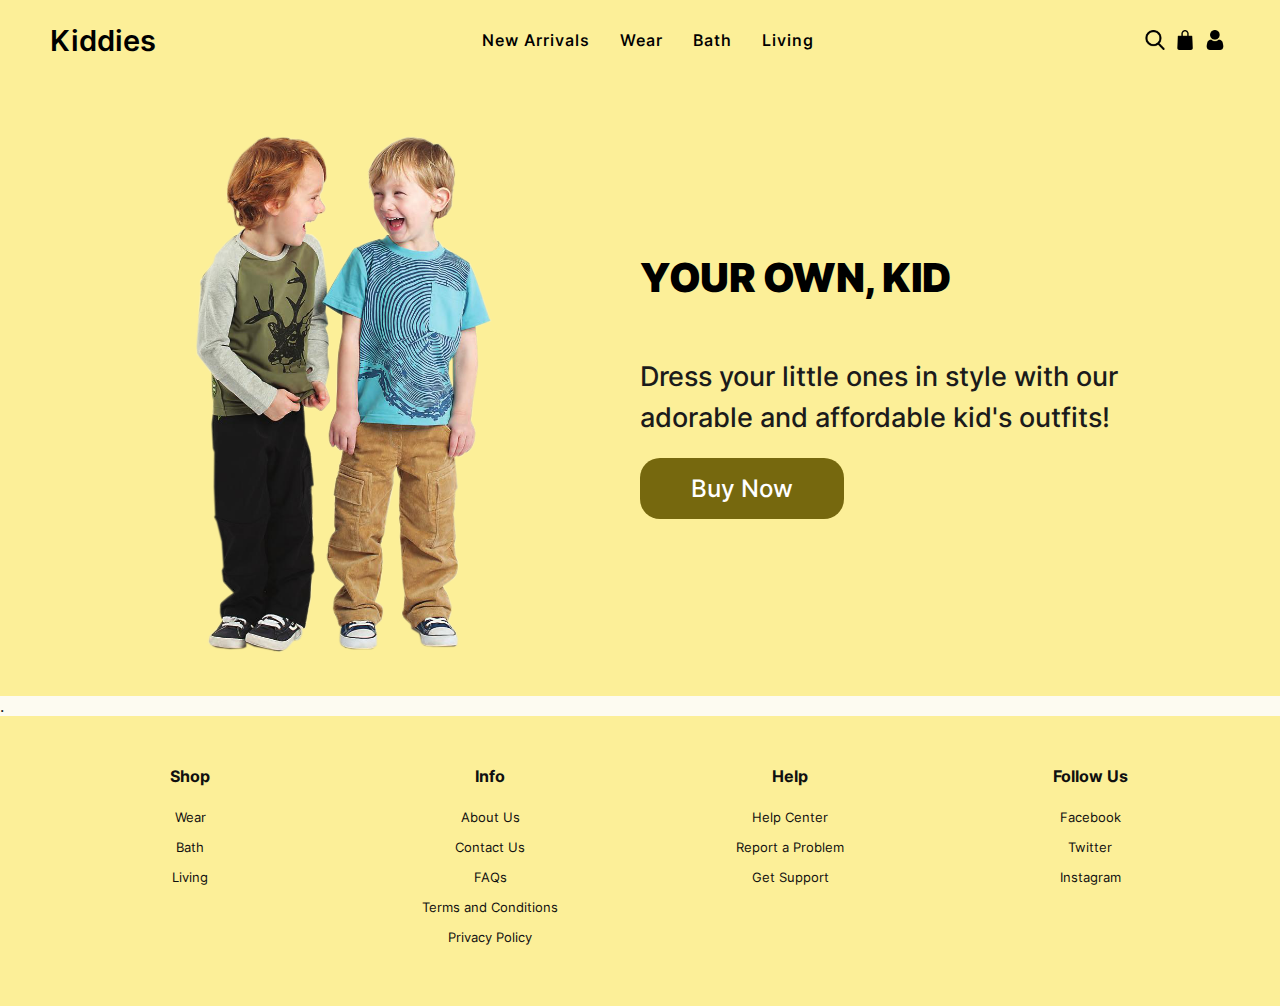
==== index.html @ d85514f9 "rename home to index" ====
<!DOCTYPE html>
<html lang="en" dir="ltr">
  <head>
    <meta charset="utf-8">
    <link rel="stylesheet" href="/style/style.css">
    <link rel="stylesheet" href="https://cdnjs.cloudflare.com/ajax/libs/font-awesome/5.15.2/css/all.min.css"/>
    <meta name="viewport" content="width=device-width, initial-scale=1.0">
  </head>
  <body>
    <div class="container">
      <input type="checkbox" id="click">
    <nav>
      <div class="logo"><a href="/home.html">Kiddies</a></div>
      <div class="search">
        <input type="text" placeholder="Search">
        <label for="search-cancel-click">
          <img src="/resource/home/img/reject.png" alt="" id="ico-search-cancel" onclick="serchdisable()" >
        </label>
      </div>
      <div class="ico-nav-mobile">
        <img src="/resource/home/img/bag.png" alt="">
        <label for="click" class="menu-btn">
          <i class="fa fa-bars"></i>
        </label>
      </div>
      <ul id="menu">
        <li><a href="#">New Arrivals</a></li>
        <li><a href="#">Wear</a></li>
        <li><a href="#">Bath</a></li>
        <li><a href="#">Living</a></li>
        <li class="ico-profile"><a href="#" >Profile</a></li>
        <li class="ico-profile"><input type="text" placeholder="Search"></li>
      </ul>
      <div class="ico-nav">
        <img src="/resource/home/img/search.png" alt="" onclick="serchenable()" id="ico-search">
        <img src="/resource/home/img/bag.png" alt="">
        <img src="/resource/home/img/user.png" alt="">
      </div>
    </nav>

    <div class="content">
      <section class="section-hero">
        <div class="hero">
          <div class="hero-img-box">
            <img src="/resource/home/img/kids.png" alt="Woman enjoying food, meals in storage container, and food bowls on a table" class="hero-img" />
          </div>
          <div class="hero-text-box">
            <h1 class="heading-primary">
              YOUR OWN, KID
            </h1>
            <p class="hero-description">
              Dress your little ones in style with our adorable and affordable kid's outfits!
            </p>
            <a href="#" class="buy-btn btn--fill">Buy Now
            </a>
          </div>
          
        </div>
      </section>
      <div>.</div>
     
     
    </div>

    <footer>
      <div class="f_container">
        <div class="footer-section">
          <h4>Shop</h4>
          <ul>
            <li><a href="#">Wear</a></li>
            <li><a href="#">Bath</a></li>
            <li><a href="#">Living</a></li>
          </ul>
        </div>
        <div class="footer-section">
          <h4>Info</h4>
          <ul>
            <li><a href="#">About Us</a></li>
            <li><a href="#">Contact Us</a></li>
            <li><a href="#">FAQs</a></li>
            <li><a href="#">Terms and Conditions</a></li>
            <li><a href="#">Privacy Policy</a></li>
          </ul>
        </div>
        <div class="footer-section">
          <h4>Help</h4>
          <ul>
            <li><a href="#">Help Center</a></li>
            <li><a href="#">Report a Problem</a></li>
            <li><a href="#">Get Support</a></li>
          </ul>
        </div>
        <div class="footer-section">
          <h4>Follow Us</h4>
          <ul>
            <li><a href="#">Facebook</a></li>
            <li><a href="#">Twitter</a></li>
            <li><a href="#">Instagram</a></li>
          </ul>
        </div>
      </div>
    </footer>
    
    
  </div>
    <script src="/resource/home/style.js"></script>
  </body>
</html>
---- style/style.css ----
@font-face {
  font-family: Inter;
  src: url(/style/Inter-VariableFont_slnt\,wght.ttf);
}
*{
  margin: 0;
  box-sizing: border-box;
  font-family: 'Inter';
} 
.container {
  display: flex;
  flex-direction: column;
  min-height: 100vh;
}


/* Nav */

nav{
  display: flex;
  height: 80px;
  width: 100%;
  background: transparent;
  align-items: center;
  justify-content:space-between;
  padding: 0 50px 0 50px;
  flex-wrap: wrap;
  background-color: #FCEF98;
}
nav .logo a{
  text-decoration: none;
  color: #000000;
  font-size: 1.8rem;
  font-weight: 600;
}
.menu{
  display: flex;
}
nav ul{
  display: flex;
  flex-wrap: wrap;
  list-style: none;
  padding-inline-start: 0;
}
nav ul li a{
  color: #000000;
  text-decoration: none;
  font-size: 1rem;
  font-weight: 550;
  padding: 8px 15px;
  border-radius: 5px;
  letter-spacing: 1px;
  transition: all 0.3s ease;
}
nav ul li a.active,
nav ul li a:hover{
  color: #111;
  font-size: 1.2rem;
}
nav .menu-btn{
  display: none;
}
nav .menu-btn i{
  color: black;
  font-size: 22px;
  cursor: pointer;
  display: none;
}

.ico-nav{
 display: flex;
 justify-content: space-between;
}

.ico-nav img{
  cursor: pointer;
  width: 20px;
  height: 20px;
  margin-left: 5px;
  margin-right: 5px;
  transition: 0.3s ease;
}
.ico-nav img:hover{
  width: 25px;
  height: 25px;
}
.ico-nav-mobile{
  display: none;
}
.search label img{
  display: flex;
  cursor: pointer;
  width: 20px;
  height: 20px;
  margin-left: 5px;
  margin-right: 5px;
  transition: 0.3s ease;

}
.search label img:hover{
  cursor: pointer;
  width: 25px;
  height: 25px;
  margin-left: 5px;
  margin-right: 5px;
}
.ico-profile {
  display: none;
 }
.search{
  display: none;
  justify-content: space-between;
  align-items: center;
  transition: 0.3s cubic-bezier(0.68, -0.55, 0.265, 1.55);
}
.search input{
  min-width: 300px;
  min-height: 30px;
  background-color: #FDFBF1;
  border-color: #000000;
  border-style: solid;
  border-width: 2px;
  border-radius: 5px;
  Transition: all 0.3s ease;
}
.ico-nav-mobile img{
  cursor: pointer;
  width: 20px;
  height: 20px;
  margin-left: 5px;
  margin-right: 5px;
  Transition: all 0.3s ease;
}
.ico-nav-mobile img:hover{
  width: 25px;
  height: 25px;
}
#click {
  display: none;
}

@media (max-width: 1000px){
  nav{
    padding: 0 30px 0 30px;
  }
}
@media (max-width: 800px) {
  .search{
    display: none;
  }
  .ico-nav{
    display: none;
   }
  .ico-nav-mobile{
    display: flex;
    justify-content: space-between;
   }
   .ico-profile {
    display: block;
   }
   .ico-profile input{
    min-height: 50px;
    align-items: center;
    width: auto;
    background-color: #FCEF98;
    border-color: #000000;
    border-style: solid;
    border-width: 2px;
    border-radius: 2px;
    Transition: all 0.3s ease;
   }
  nav .ico-nav-mobile .menu-btn{
    margin-left: 8px;
    display: block;

  }

  #click:checked ~ nav{
   background-color: #FCEF98;
  }
  nav .ico-nav-mobile .menu-btn i{
    display: block;
    transition: all 0.3s ease;
  }
  #click:checked ~ nav .menu-btn i:before{
    content: "\f00d";
  }
 
  nav ul{
    position: fixed;
    top: 80px;
    left: -100%;
    background: #FCEF98;
    height: 100vh;
    width: 100%;
    text-align: center;
    align-items: center;
    display: block;
    transition: all 0.3s ease;
  }
  #click:checked ~ nav ul{
    background-color: #FCEF98;
    left: 0;
  }
  nav ul li{
    width: 100%;
    margin: 40px 0;
  }
  nav ul li a{
    width: 100%;
    margin-left: -100%;
    display: block;
    font-size: 1rem;
    transition: 0.3s cubic-bezier(0.68, -0.55, 0.265, 1.55);
  }
  #click:checked ~ nav ul li a{
    margin-left: 0px;
  }
  nav ul li a.active,
  nav ul li a:hover{
    background: none;
    font-size: 1.2rem;
  }
}

/* Nav */

/* Content */
.content{
  width: 100%;
  color: #1b1b1b;
  background-color: #FDFBF1;
  flex: 1;
}

/*hero*/
.section-hero {
  background-color: #FCEF98;
  padding: 2rem 0 2rem 0;
}

.hero {

  max-width: 130rem;
  display: grid;
  grid-template-columns: 1fr 1fr;
  padding: 0 3rem;
  margin: 0 auto;
  align-items: center;
}

.heading-primary {
  font-size: 2.5rem;
  color: rgb(0, 0, 0);
  font-weight: 900;
  letter-spacing: -0.5px;
  line-height: 1.05;
  margin-bottom: 3.6rem;
  text-align: left;
}

.hero-description {
  font-size: 1.7rem;
  line-height: 1.5;
  margin-bottom: 1.2rem;
  text-align: left;
  font-weight: 500;
}

.hero-img {
  width: 80%;
  height: auto;
}
.hero-img-box{
  display: flex;
  justify-content: center;
}
.buy-btn {
  display: inline-block;
  font-size: 1.5rem;
  font-weight: 500;
  font-family: inherit;
  border: none;
  cursor: pointer;
  /* margin-top: 4.8rem; */
  padding: 1rem 3.2rem;
  text-decoration: none;
  border-radius: 20px;
  transition: background-color 500ms;
}

.btn--fill:link,
.btn--fill:visited {
  background-color: #76680E;
  color: #fff;
}

.btn--fill:hover,
.btn--fill:active {
  background-color: #9c903f;
  text-decoration: underline;
}
@media only screen and (max-width: 1080px) {
  .heading-primary {font-size: 1.9rem;}
  .hero-description {font-size: 1.4rem;}
  .buy-btn {
      font-size: 1rem;
      padding: 0.5rem 2.2rem;
    }
}

@media only screen and (max-width: 800px) {
  .heading-primary {font-size: 1.5rem;}
  .hero-description {font-size: 1rem;}
  .buy-btn {
      font-size: 1rem;
      padding: 0.5rem 2.2rem;
    }
}


/* Content */

/* Footer */
footer {
  background-color: #FCEF98;
  color: rgb(16, 16, 16);
  padding: 50px 0;
}

.f_container {
  display: flex;
  justify-content: space-between;
  max-width: 1200px;
  margin: 0 auto;
  flex-wrap: wrap;
}

.footer-section {
  text-align: center;
  width: 25%;
}

.footer-section h4 {
  margin-bottom: 20px;
  font-size: 1rem; 
}

.footer-section ul {
  list-style: none;
  padding: 0;
  margin: 0;
}

.footer-section ul li {
  margin-bottom: 10px;
}

.footer-section ul li a {
  color: rgb(16, 16, 16);
  text-decoration: none;
  font-size: 0.8rem;
}

/* 2 row */
@media only screen and (max-width: 800px) {
  .footer-section {
    width: 50%;
  }

  .footer-section h4 {
    font-size: 0.8rem;
  }
  .footer-section ul li a {
    font-size: 0.6rem;
  }

}

/* 1 row 
@media only screen and (max-width: 767px) {
  .footer-section {
    width: 100%;
    margin-bottom: 20px;
  }
}*/

/* Footer */
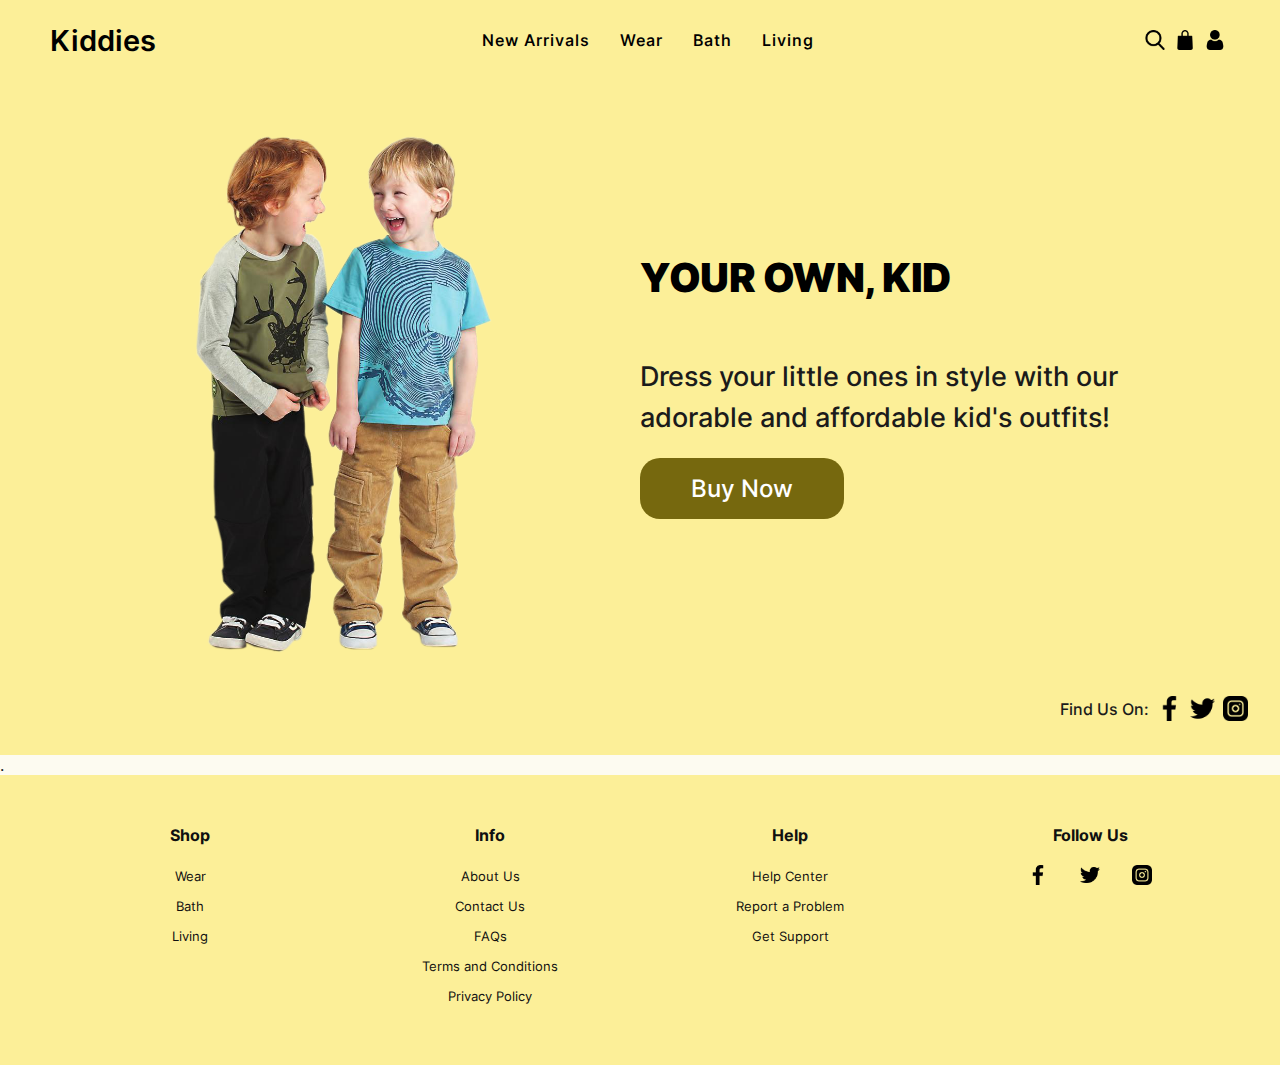
==== commit e2288731: "Merge pull request #1 from rungruch/palm" ====
--- a/index.html
+++ b/index.html
@@ -2,7 +2,7 @@
 <html lang="en" dir="ltr">
   <head>
     <meta charset="utf-8">
-    <link rel="stylesheet" href="/style/style.css">
+    <link rel="stylesheet" href="style/style.css">
     <link rel="stylesheet" href="https://cdnjs.cloudflare.com/ajax/libs/font-awesome/5.15.2/css/all.min.css"/>
     <meta name="viewport" content="width=device-width, initial-scale=1.0">
   </head>
@@ -10,15 +10,15 @@
     <div class="container">
       <input type="checkbox" id="click">
     <nav>
-      <div class="logo"><a href="/home.html">Kiddies</a></div>
+      <div class="logo"><a href="index.html">Kiddies</a></div>
       <div class="search">
         <input type="text" placeholder="Search">
         <label for="search-cancel-click">
-          <img src="/resource/home/img/reject.png" alt="" id="ico-search-cancel" onclick="serchdisable()" >
+          <img src="resource/home/img/reject.png" alt="" id="ico-search-cancel" onclick="serchdisable()" >
         </label>
       </div>
       <div class="ico-nav-mobile">
-        <img src="/resource/home/img/bag.png" alt="">
+        <img src="resource/home/img/bag.png" alt="">
         <label for="click" class="menu-btn">
           <i class="fa fa-bars"></i>
         </label>
@@ -32,9 +32,9 @@
         <li class="ico-profile"><input type="text" placeholder="Search"></li>
       </ul>
       <div class="ico-nav">
-        <img src="/resource/home/img/search.png" alt="" onclick="serchenable()" id="ico-search">
-        <img src="/resource/home/img/bag.png" alt="">
-        <img src="/resource/home/img/user.png" alt="">
+        <img src="resource/home/img/search.png" alt="" onclick="serchenable()" id="ico-search">
+        <img src="resource/home/img/bag.png" alt="">
+        <img src="resource/home/img/user.png" alt="">
       </div>
     </nav>
 
@@ -42,7 +42,7 @@
       <section class="section-hero">
         <div class="hero">
           <div class="hero-img-box">
-            <img src="/resource/home/img/kids.png" alt="Woman enjoying food, meals in storage container, and food bowls on a table" class="hero-img" />
+            <img src="resource/home/img/kids.png" alt="Woman enjoying food, meals in storage container, and food bowls on a table" class="hero-img" />
           </div>
           <div class="hero-text-box">
             <h1 class="heading-primary">
@@ -55,6 +55,14 @@
             </a>
           </div>
           
+        </div>
+        <div class="hero-contact">
+          <p>
+            Find Us On:
+          </p>
+          <a href=""><img src="resource/home/img/facebook.png" alt=""></a>
+          <a href=""><img src="resource/home/img/twitter.png" alt=""></a>
+          <a href=""><img src="resource/home/img/instagram.png" alt=""></a>
         </div>
       </section>
       <div>.</div>
@@ -92,10 +100,10 @@
         </div>
         <div class="footer-section">
           <h4>Follow Us</h4>
-          <ul>
-            <li><a href="#">Facebook</a></li>
-            <li><a href="#">Twitter</a></li>
-            <li><a href="#">Instagram</a></li>
+          <ul class="contact-footer">
+            <li><a href=""><img src="resource/home/img/facebook.png" alt=""></a></li>
+            <li><a href=""><img src="resource/home/img/twitter.png" alt=""></a></li>
+            <li><a href=""><img src="resource/home/img/instagram.png" alt=""></a></li>
           </ul>
         </div>
       </div>
@@ -103,6 +111,6 @@
     
     
   </div>
-    <script src="/resource/home/style.js"></script>
+    <script src="resource/home/style.js"></script>
   </body>
 </html>
--- a/style/style.css
+++ b/style/style.css
@@ -1,6 +1,6 @@
 @font-face {
   font-family: Inter;
-  src: url(/style/Inter-VariableFont_slnt\,wght.ttf);
+  src: url(../style/inter.ttf);
 }
 *{
   margin: 0;
@@ -116,12 +116,13 @@
 .search input{
   min-width: 300px;
   min-height: 30px;
-  background-color: #FDFBF1;
+  background-color: transparent;
   border-color: #000000;
   border-style: solid;
   border-width: 2px;
   border-radius: 5px;
   Transition: all 0.3s ease;
+  outline: none;
 }
 .ico-nav-mobile img{
   cursor: pointer;
@@ -166,8 +167,9 @@
     border-color: #000000;
     border-style: solid;
     border-width: 2px;
-    border-radius: 2px;
+    border-radius: 5px;
     Transition: all 0.3s ease;
+    outline: none;
    }
   nav .ico-nav-mobile .menu-btn{
     margin-left: 8px;
@@ -286,19 +288,41 @@
   padding: 1rem 3.2rem;
   text-decoration: none;
   border-radius: 20px;
-  transition: background-color 500ms;
+  transition: all background-color 500ms;
 }
 
 .btn--fill:link,
 .btn--fill:visited {
   background-color: #76680E;
   color: #fff;
+  text-decoration: none;
 }
 
 .btn--fill:hover,
 .btn--fill:active {
   background-color: #9c903f;
   text-decoration: underline;
+  text-decoration: none;
+}
+.hero-contact{
+  display: flex;
+  flex-wrap: wrap-reverse;
+  justify-content: flex-end;
+  align-items: center;
+  margin-top: 2rem;
+  margin-bottom: 0.1rem;
+  margin-right: 2rem;
+  gap: 0.5rem;
+}
+
+.hero-contact p{
+  font-size: 1rem;
+  font-weight: 500;
+
+}
+.hero-contact a img{
+  height: 25px;
+  display: block;
 }
 @media only screen and (max-width: 1080px) {
   .heading-primary {font-size: 1.9rem;}
@@ -316,8 +340,22 @@
       font-size: 1rem;
       padding: 0.5rem 2.2rem;
     }
-}
-
+
+    .hero{
+      grid-template-columns: 1fr;
+      row-gap: 2rem;
+    }
+    .hero-img{
+      width: 60%;
+    }
+    .heading-primary {
+      margin-bottom: 1.5rem ;
+    }
+    .hero-contact a img{
+      height: 20px;
+      display: block;
+    }
+}
 
 /* Content */
 
@@ -362,17 +400,28 @@
   font-size: 0.8rem;
 }
 
+.footer-section ul li a img {
+  width: 20px;
+}
+
+.contact-footer {
+  display: flex;
+  justify-content: space-between;
+  justify-content: center;
+  gap: 2rem;
+}
 /* 2 row */
 @media only screen and (max-width: 800px) {
   .footer-section {
     width: 50%;
+    margin-bottom: 1rem;
   }
 
   .footer-section h4 {
     font-size: 0.8rem;
   }
   .footer-section ul li a {
-    font-size: 0.6rem;
+    font-size: 0.7rem;
   }
 
 }
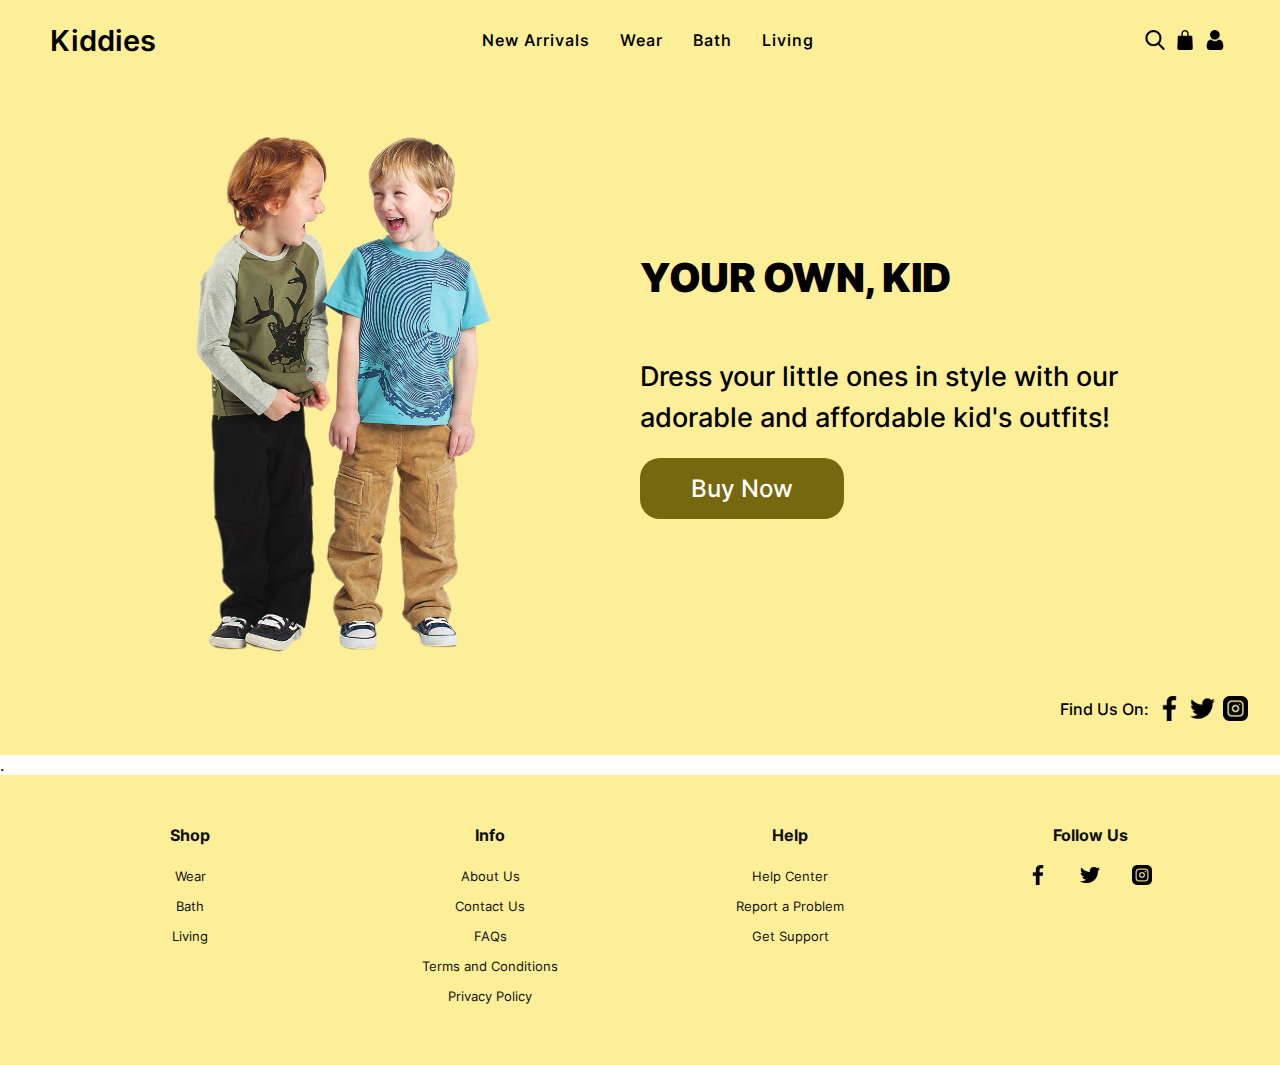
==== commit f65d45b7: "Update index.html" ====
--- a/index.html
+++ b/index.html
@@ -9,7 +9,7 @@
   <body>
     <div class="container">
       <input type="checkbox" id="click">
-    <nav>
+    <nav class="nav-hero">
       <div class="logo"><a href="index.html">Kiddies</a></div>
       <div class="search">
         <input type="text" placeholder="Search">
@@ -24,7 +24,7 @@
         </label>
       </div>
       <ul id="menu">
-        <li><a href="#">New Arrivals</a></li>
+        <li><a href="new.html">New Arrivals</a></li>
         <li><a href="#">Wear</a></li>
         <li><a href="#">Bath</a></li>
         <li><a href="#">Living</a></li>
@@ -38,7 +38,7 @@
       </div>
     </nav>
 
-    <div class="content">
+    <div class="content-index">
       <section class="section-hero">
         <div class="hero">
           <div class="hero-img-box">
@@ -51,7 +51,7 @@
             <p class="hero-description">
               Dress your little ones in style with our adorable and affordable kid's outfits!
             </p>
-            <a href="#" class="buy-btn btn--fill">Buy Now
+            <a href="new.html" class="buy-btn btn--fill">Buy Now
             </a>
           </div>
           
@@ -111,6 +111,6 @@
     
     
   </div>
-    <script src="resource/home/style.js"></script>
+  <script src="style/style.js"></script>
   </body>
 </html>
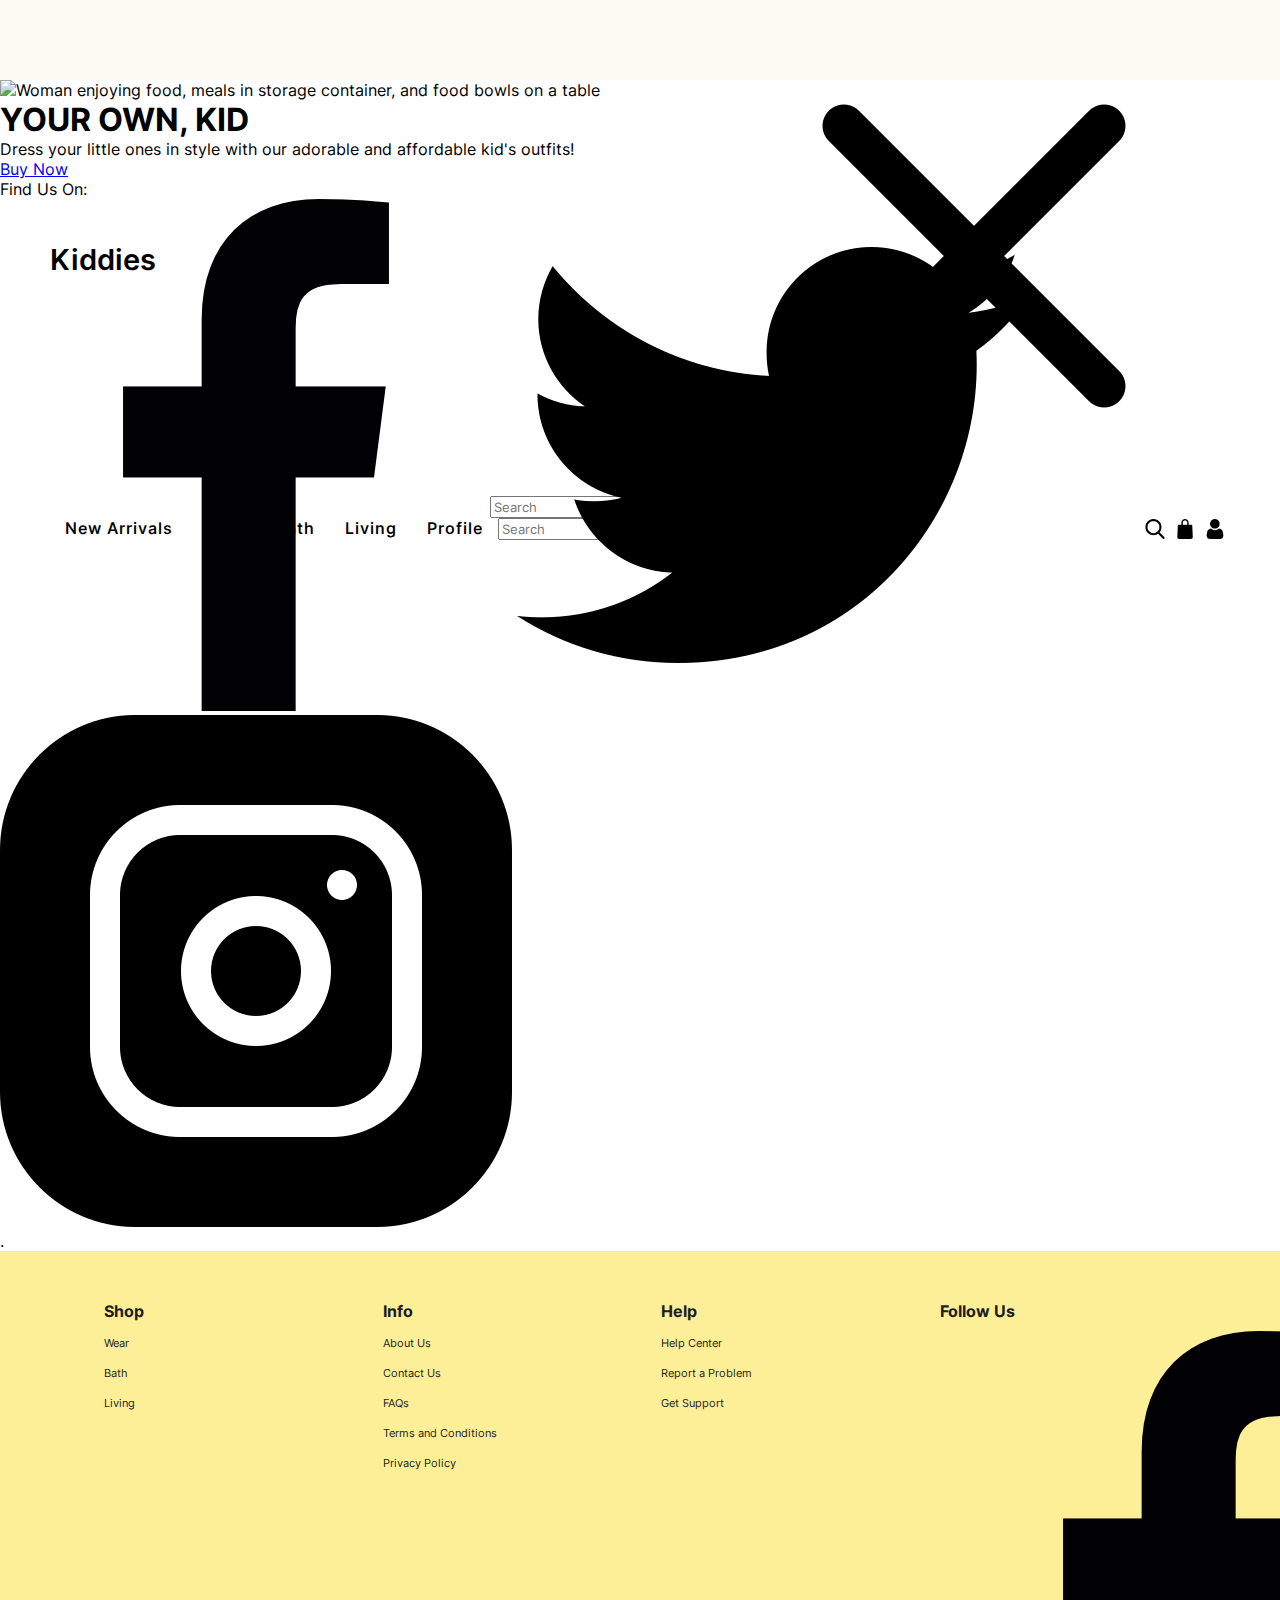
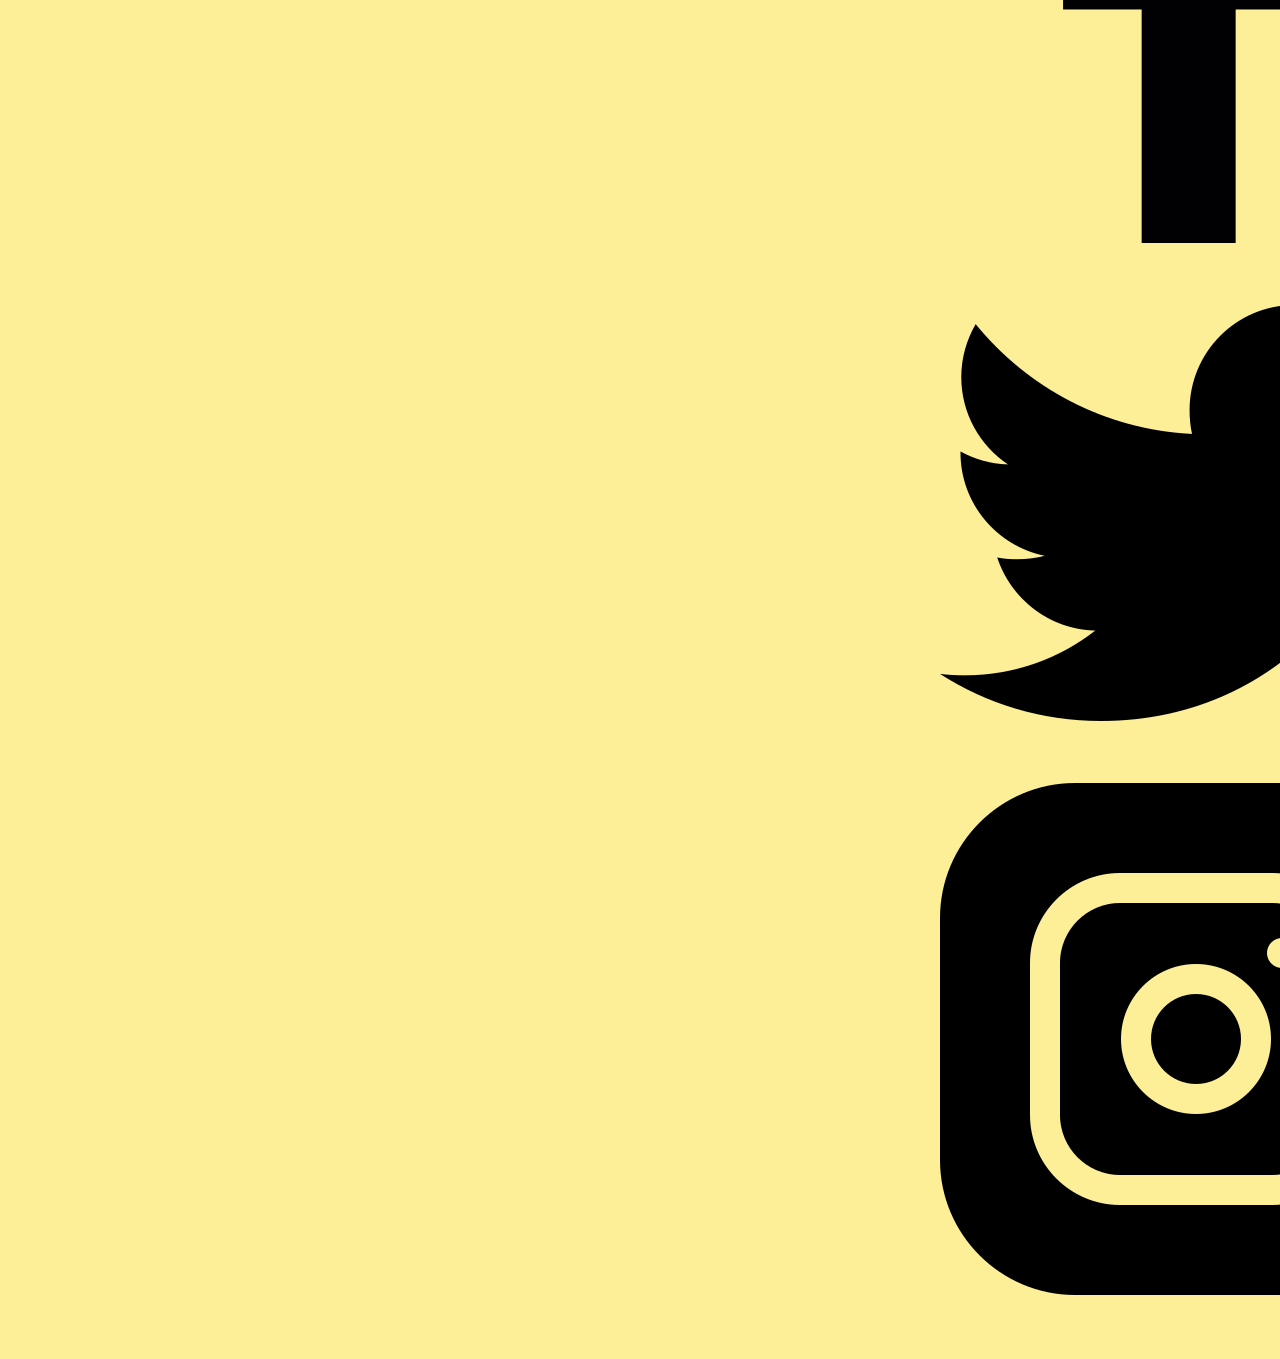
==== commit f877ecdc: "directory update" ====
--- a/index.html
+++ b/index.html
@@ -14,11 +14,11 @@
       <div class="search">
         <input type="text" placeholder="Search">
         <label for="search-cancel-click">
-          <img src="resource/home/img/reject.png" alt="" id="ico-search-cancel" onclick="serchdisable()" >
+          <img src="resource/img/reject.png" alt="" id="ico-search-cancel" onclick="serchdisable()" >
         </label>
       </div>
       <div class="ico-nav-mobile">
-        <img src="resource/home/img/bag.png" alt="">
+        <img src="resource/img/bag.png" alt="">
         <label for="click" class="menu-btn">
           <i class="fa fa-bars"></i>
         </label>
@@ -32,9 +32,9 @@
         <li class="ico-profile"><input type="text" placeholder="Search"></li>
       </ul>
       <div class="ico-nav">
-        <img src="resource/home/img/search.png" alt="" onclick="serchenable()" id="ico-search">
-        <img src="resource/home/img/bag.png" alt="">
-        <img src="resource/home/img/user.png" alt="">
+        <img src="resource/img/search.png" alt="" onclick="serchenable()" id="ico-search">
+        <img src="resource/img/bag.png" alt="">
+        <img src="resource/img/user.png" alt="">
       </div>
     </nav>
 
@@ -60,9 +60,9 @@
           <p>
             Find Us On:
           </p>
-          <a href=""><img src="resource/home/img/facebook.png" alt=""></a>
-          <a href=""><img src="resource/home/img/twitter.png" alt=""></a>
-          <a href=""><img src="resource/home/img/instagram.png" alt=""></a>
+          <a href=""><img src="resource/img/facebook.png" alt=""></a>
+          <a href=""><img src="resource/img/twitter.png" alt=""></a>
+          <a href=""><img src="resource/img/instagram.png" alt=""></a>
         </div>
       </section>
       <div>.</div>
@@ -101,9 +101,9 @@
         <div class="footer-section">
           <h4>Follow Us</h4>
           <ul class="contact-footer">
-            <li><a href=""><img src="resource/home/img/facebook.png" alt=""></a></li>
-            <li><a href=""><img src="resource/home/img/twitter.png" alt=""></a></li>
-            <li><a href=""><img src="resource/home/img/instagram.png" alt=""></a></li>
+            <li><a href=""><img src="resource/img/facebook.png" alt=""></a></li>
+            <li><a href=""><img src="resource/img/twitter.png" alt=""></a></li>
+            <li><a href=""><img src="resource/img/instagram.png" alt=""></a></li>
           </ul>
         </div>
       </div>
--- a/style/style.css
+++ b/style/style.css
@@ -1,6 +1,6 @@
 @font-face {
   font-family: Inter;
-  src: url(../style/inter.ttf);
+  src: url(/style/Inter-VariableFont_slnt\,wght.ttf);
 }
 *{
   margin: 0;
@@ -15,7 +15,6 @@
 
 
 /* Nav */
-
 nav{
   display: flex;
   height: 80px;
@@ -25,16 +24,13 @@
   justify-content:space-between;
   padding: 0 50px 0 50px;
   flex-wrap: wrap;
-  background-color: #FCEF98;
+  background-color: #FDFBF1;
 }
 nav .logo a{
   text-decoration: none;
   color: #000000;
   font-size: 1.8rem;
   font-weight: 600;
-}
-.menu{
-  display: flex;
 }
 nav ul{
   display: flex;
@@ -78,51 +74,9 @@
   height: 20px;
   margin-left: 5px;
   margin-right: 5px;
-  transition: 0.3s ease;
-}
-.ico-nav img:hover{
-  width: 25px;
-  height: 25px;
 }
 .ico-nav-mobile{
   display: none;
-}
-.search label img{
-  display: flex;
-  cursor: pointer;
-  width: 20px;
-  height: 20px;
-  margin-left: 5px;
-  margin-right: 5px;
-  transition: 0.3s ease;
-
-}
-.search label img:hover{
-  cursor: pointer;
-  width: 25px;
-  height: 25px;
-  margin-left: 5px;
-  margin-right: 5px;
-}
-.ico-profile {
-  display: none;
- }
-.search{
-  display: none;
-  justify-content: space-between;
-  align-items: center;
-  transition: 0.3s cubic-bezier(0.68, -0.55, 0.265, 1.55);
-}
-.search input{
-  min-width: 300px;
-  min-height: 30px;
-  background-color: transparent;
-  border-color: #000000;
-  border-style: solid;
-  border-width: 2px;
-  border-radius: 5px;
-  Transition: all 0.3s ease;
-  outline: none;
 }
 .ico-nav-mobile img{
   cursor: pointer;
@@ -130,25 +84,19 @@
   height: 20px;
   margin-left: 5px;
   margin-right: 5px;
-  Transition: all 0.3s ease;
-}
-.ico-nav-mobile img:hover{
-  width: 25px;
-  height: 25px;
-}
+}
+#ico-profile {
+  display: none;
+ }
 #click {
   display: none;
 }
-
 @media (max-width: 1000px){
   nav{
     padding: 0 30px 0 30px;
   }
 }
 @media (max-width: 800px) {
-  .search{
-    display: none;
-  }
   .ico-nav{
     display: none;
    }
@@ -156,33 +104,18 @@
     display: flex;
     justify-content: space-between;
    }
-   .ico-profile {
+   #ico-profile {
     display: block;
-   }
-   .ico-profile input{
-    min-height: 50px;
-    align-items: center;
-    width: auto;
-    background-color: #FCEF98;
-    border-color: #000000;
-    border-style: solid;
-    border-width: 2px;
-    border-radius: 5px;
-    Transition: all 0.3s ease;
-    outline: none;
    }
   nav .ico-nav-mobile .menu-btn{
     margin-left: 8px;
     display: block;
-
-  }
-
+  }
   #click:checked ~ nav{
    background-color: #FCEF98;
   }
   nav .ico-nav-mobile .menu-btn i{
     display: block;
-    transition: all 0.3s ease;
   }
   #click:checked ~ nav .menu-btn i:before{
     content: "\f00d";
@@ -196,7 +129,6 @@
     height: 100vh;
     width: 100%;
     text-align: center;
-    align-items: center;
     display: block;
     transition: all 0.3s ease;
   }
@@ -229,159 +161,531 @@
 
 /* Content */
 .content{
-  width: 100%;
+  text-align: left;
+  width: 100%;
+  padding: 0 30px;
   color: #1b1b1b;
   background-color: #FDFBF1;
   flex: 1;
-}
-
-/*hero*/
-.section-hero {
-  background-color: #FCEF98;
-  padding: 2rem 0 2rem 0;
-}
-
-.hero {
-
-  max-width: 130rem;
+  
+}
+.content div{
+  font-size: 1.5rem;
+  font-weight: 700;
+}
+.topic a{
+  font-size: 2vw;
+}
+main {
+  display: flex;
+  background-color: #FDFBF1;
+  /* border: solid; */
+  padding-bottom: 5%;
+}
+.text {
+  margin-top: 2rem;
+  margin-left: 2rem;
+}
+.box1 {
+  margin-top: 2rem;
+  margin-left: 2rem;
+  display: flex;
+  flex-direction: column;
+  gap: 10px;
+}
+.item {
+  width: 100px;
+  height: 120px;
+  /* border: solid; */
+  border-radius: 15;
+}
+.item1 img{
+  width: 100%;
+  height: 100%;
+  border: solid 1px;
+  border-color: rgb(177, 171, 169);
+  border-radius: 15%;
+}
+.item2 img{
+  width: 100%;
+  height: 100%;
+  border: solid 1px;
+  border-color: rgb(177, 171, 169);
+  border-radius: 15%;
+}
+.item3 img{
+  width: 100%;
+  height: 100%;
+  border: solid 1px;
+  border-color: rgb(177, 171, 169);
+  border-radius: 15%;
+}
+.item4 img{
+  width: 100%;
+  height: 100%;
+  border: solid 1px;
+  border-color: rgb(177, 171, 169);
+  border-radius: 15%;
+}
+.box2 {
+  display: flex;
+  flex: 1 50% 45%;
+  height: 600px;
+  /* border: solid; */
+  border-radius: 15;
+  margin-top: 2rem;
+  margin-left: 5rem;
+}
+.box2 img{
+  width: 100%;
+  height: 100%;
+  border: solid 1px;
+  border-color: rgb(177, 171, 169);
+  border-radius: 5%;
+}
+.box3 {
+  margin-top: 2rem;
+  margin-left: 8rem;
+  display: flex;
+  /* border: solid; */
+  flex-direction: column;
+  gap: 20px;
+}
+.photo {
+  display: flex;
+}
+.bt {
+  display: flex;
+  gap: 20px;
+  /* border: solid; */
+}
+.photo{
+  /* border: solid; */
+  display: flex;
+  height: 100px;
+}
+.photo1{
+  border: grid;
+  width: 80px;
+}
+.photo1 img{
+  width: 100%;
+  height: 100%;
+  border: solid 1px;
+  border-color: rgb(177, 171, 169);
+  border-radius: 15%;
+}
+.b1{
+  width: 10%;
+  border: solid 1px #76680E;;
+  border-radius: 15px;
+  text-align: center;
+}
+.b2{
+  width: 10%;
+  border: solid 1px #76680E;;
+  border-radius: 15px;
+  text-align: center;
+}
+.b3{
+  width: 20%;
+  background-color: #76680E;
+  border: solid 1px #76680E;;
+  border-radius: 15px;
+  text-align: center;
+}
+.b3 a {
+  color: white;
+  /* padding: 8px 16px; */
+  /* border: solid; */
+  border-radius: 15;
+}
+@media (max-width: 1200px){
+  .box2 {
+    /* border: solid; */
+    width: 70%;
+    height: auto;
+  }
+  .b1{
+    width: 20%;
+  }
+  .b2{
+    width: 20%;
+  }
+  .b3{
+    width: 40%;
+  }
+}
+@media (max-width: 950px) {
+  main{
+    flex-wrap: wrap;
+  }
+  .box1{
+    flex-direction: row;
+    margin-left: 8rem;
+    margin-right: 2rem;
+    flex-wrap: wrap;
+    order: 2;
+  }
+  .box2{
+    margin-right: 2rem;
+    order: 1;
+  }
+  .box3{
+    margin-right: 2rem;
+    order: 3;
+  }
+}
+@media (max-width: 610px) {
+  main{
+    display: inline-block;
+  }
+  .box1{
+    flex-direction: row;
+    margin-left: 5rem;
+    margin-right: 2rem;
+    flex-wrap: wrap;
+  }
+  .b1{
+    width: 20%;
+  }
+  .b2{
+    width: 20%;
+  }
+  .b3{
+    width: 40%;
+  }
+}
+@media (max-width: 550px) {
+  .box1{
+    display: grid;
+    grid-template-columns: auto auto;
+    justify-content: center;
+    margin-right: 5rem;
+  }
+}
+ @media (max-width: 300px) {
+  .box2{
+    height: 400px;
+  }
+ }
+
+
+/* .information{
+  margin-top: 1%;
+  display: flex;
+  height: 700px;
+  padding-bottom: 1%;
+}
+.item1{
+ width: 6%;
+ height: auto;
+ display: flex;
+ flex-direction: column;
+ gap: 10px;
+}
+.picture{
+  width: 100%;
+  height: 130px;
+  background-color: rgb(252, 246, 246);
+  border: solid 1px;
+  border-color: rgb(177, 171, 169);
+  border-radius: 15%;
+}
+.picture img{
+  width: 100%;
+  height: auto;
+  border-radius: 15%;
+}
+.item2{
+  width: auto;
+  height: auto;
+  margin-left: 5%;
+}
+.mainImg{
+  width: 100%;
+  height: auto;
+  background-color: rgb(252, 246, 246);
+  border-style: inset;
+  border: solid 1px;
+  border-color: rgb(177, 171, 169);
+  border-radius: 7%;
+}
+.mainImg img{
+  width: 100%;
+  height: auto;
+  border-radius: 15%;
+}
+.item3{
+  margin-left: 3%;
+  width: auto;
+}
+.item3 h6{
+  font-size: 2vw;
+}
+.item3 a{
+  font-size: 2vw;
+}
+.line{
+  margin-top: 3%;
+  width: 90%;
+  border: thin solid rgb(177, 171, 169);
+}
+.line1{
+  width: 60%;
+  border: thin solid rgb(177, 171, 169);
+}
+.item3 p{
+  padding-top: 1%;
+  padding-bottom: 1%;
+  font-size: 2vw;
+}
+.color{
+  padding-top: 2%;
+  width: 27%;
+  height: 25%;
+  display: flex;
+  justify-content: space-between;
+  margin-bottom: 5%;
+}
+.otherColor{
+  width: 45%;
+  height: auto;
+  border-color: rgb(177, 171, 169);
+  border-radius: 15%;
+  justify-content: space-between;
+}
+.otherColor img{
+  width: 100%;
+  height: 100%;
+  border: solid 1px;
+  border-color: rgb(177, 171, 169);
+  border-radius: 15%;
+}
+.select{
+  width: 25%;
+  display: flex;
+}
+.selectSize{
   display: grid;
-  grid-template-columns: 1fr 1fr;
-  padding: 0 3rem;
-  margin: 0 auto;
-  align-items: center;
-}
-
-.heading-primary {
-  font-size: 2.5rem;
-  color: rgb(0, 0, 0);
-  font-weight: 900;
-  letter-spacing: -0.5px;
-  line-height: 1.05;
-  margin-bottom: 3.6rem;
-  text-align: left;
-}
-
-.hero-description {
-  font-size: 1.7rem;
-  line-height: 1.5;
-  margin-bottom: 1.2rem;
-  text-align: left;
-  font-weight: 500;
-}
-
-.hero-img {
-  width: 80%;
-  height: auto;
-}
-.hero-img-box{
-  display: flex;
-  justify-content: center;
-}
-.buy-btn {
-  display: inline-block;
-  font-size: 1.5rem;
-  font-weight: 500;
-  font-family: inherit;
-  border: none;
-  cursor: pointer;
-  /* margin-top: 4.8rem; */
-  padding: 1rem 3.2rem;
-  text-decoration: none;
-  border-radius: 20px;
-  transition: all background-color 500ms;
-}
-
-.btn--fill:link,
-.btn--fill:visited {
+  grid-template-columns: auto auto;
+  width: 100%;
+  justify-content: space-between;
+}
+.size{
+  width: 100px;
+  height: 30px;
+  border: solid 1px #76680E;;
+  border-radius: 15px;
+  text-align: center;
+}
+.add{
+  margin-top: 1%;
+  width: 25%;
+}
+.addItem{
+  margin-top: 10%;
+  width: 100%;
+  height: 30%;
   background-color: #76680E;
-  color: #fff;
-  text-decoration: none;
-}
-
-.btn--fill:hover,
-.btn--fill:active {
-  background-color: #9c903f;
-  text-decoration: underline;
-  text-decoration: none;
-}
-.hero-contact{
-  display: flex;
-  flex-wrap: wrap-reverse;
-  justify-content: flex-end;
-  align-items: center;
-  margin-top: 2rem;
-  margin-bottom: 0.1rem;
-  margin-right: 2rem;
-  gap: 0.5rem;
-}
-
-.hero-contact p{
-  font-size: 1rem;
-  font-weight: 500;
-
-}
-.hero-contact a img{
-  height: 25px;
-  display: block;
-}
-@media only screen and (max-width: 1080px) {
-  .heading-primary {font-size: 1.9rem;}
-  .hero-description {font-size: 1.4rem;}
-  .buy-btn {
-      font-size: 1rem;
-      padding: 0.5rem 2.2rem;
-    }
-}
-
-@media only screen and (max-width: 800px) {
-  .heading-primary {font-size: 1.5rem;}
-  .hero-description {font-size: 1rem;}
-  .buy-btn {
-      font-size: 1rem;
-      padding: 0.5rem 2.2rem;
-    }
-
-    .hero{
-      grid-template-columns: 1fr;
-      row-gap: 2rem;
-    }
-    .hero-img{
-      width: 60%;
-    }
-    .heading-primary {
-      margin-bottom: 1.5rem ;
-    }
-    .hero-contact a img{
-      height: 20px;
-      display: block;
-    }
-}
-
+  border: solid #76680E;;
+  border-radius: 15px;
+  text-align: center;
+  margin-bottom: 30%;
+}
+.addItem p{
+  color: white;
+  font-size: 2vw;
+}
+.angleDown{
+  padding-top: 1%;
+  margin-left: 40%;
+  width: 20px;
+  height: 30px;
+}
+.angleDown img{
+  width: 100%;
+  height: 100%;
+}
+.angleDown1{
+  padding-top: 1%;
+  margin-left: 44.5%;
+  width: 20px;
+  height: 30px;
+}
+.angleDown1 img{
+  width: 100%;
+  height: 100%;
+}
+.Defi{
+  display: flex;
+}
+@media (max-width:1600px){
+  .color{
+    width: 27%;
+    height: auto;
+  }
+  .picture{
+    width: 100px;
+    height: 130px;
+  }
+  .picture img{
+    width: 90px;
+    height: auto;
+  }
+}
+@media (max-width:1500px){
+  .color{
+    width: 27%;
+    height: auto;
+  }
+  .picture{
+    width: 100px;
+    height: 130px;
+  }
+  .picture img{
+    width: 100%;
+    height: 100%;
+  }
+}
+
+@media (max-width:1450px){
+  .picture{
+    width: 100px;
+    height: 126px;
+    display: flex;
+    flex-direction: row;
+    order: 2;
+  }
+  .picture img{
+    width: 100px;
+    height: 120px;
+  }
+  .mainImg img{
+    width: 300px;
+    height: 400px;
+    order: 1;
+  }
+  .information{
+    height: 650px;
+  }
+}
+
+@media (max-width:1300px){
+  .information{
+    height: 580px;
+  }
+}
+
+@media (max-width:1060px){
+  .mainImg{
+    order: 1;
+  }
+  .item1{
+    width: 100px;
+    height: 600px;
+    display: flex;
+  }
+  .picture{
+    width: 88px;
+    height: 120px;
+    display: flex;
+  }
+  .picture img{
+    width: 100%;
+    height: 100%;
+    order: 1;
+  }
+  .addItem {
+    width: 100px;
+    height: auto;
+  }
+  .Defi{
+    width: 300px;
+  }
+  .angleDown{
+    margin-left: 120px;
+  }
+  .angleDown1{
+    margin-left: 145px;
+  }
+  .line1{
+    width: 65%;
+  }
+  .item3{
+    width: 100%;
+    height: 100%;
+  }
+}
+
+@media (max-width:795px){
+  .information{
+    flex-wrap: wrap;
+    margin-bottom: 100%;
+  }
+  .item1 {
+    display: flex;
+    flex-direction: row;
+    width: 800px;
+    height: auto;
+    margin-bottom: 3%;
+    order: 2;
+    padding-left: 3%;
+  }
+  .item2 {
+    margin-bottom: 3%;
+    order: 1;
+  }
+  .item3 {
+    order: 3;
+  }
+  .line1{
+    width: 230px;
+  }
+  .angleDown img {
+    width: 19px;
+    height: 20px;
+  }
+  .angleDown1 img {
+    width: 19px;
+    height: 20px;
+    margin-left: 10px;
+  }
+  .addItem {
+    width: 200px;
+  }
+}
+@media (max-width:450){
+  
+} */
 /* Content */
 
 /* Footer */
 footer {
   background-color: #FCEF98;
-  color: rgb(16, 16, 16);
+  color: #1E1E1E;
   padding: 50px 0;
-}
-
-.f_container {
+  bottom: 0;
+  width: 100%;
+}
+
+footer .f_container {
   display: flex;
   justify-content: space-between;
   max-width: 1200px;
   margin: 0 auto;
-  flex-wrap: wrap;
+  flex-direction: row;
 }
 
 .footer-section {
-  text-align: center;
+  text-align: left;
   width: 25%;
+  margin-left: 5vw;
 }
 
 .footer-section h4 {
-  margin-bottom: 20px;
-  font-size: 1rem; 
+  margin-bottom: 10px;
+  font-size: 1rem;
 }
 
 .footer-section ul {
@@ -390,48 +694,14 @@
   margin: 0;
 }
 
-.footer-section ul li {
+.footer-section li {
   margin-bottom: 10px;
 }
 
-.footer-section ul li a {
-  color: rgb(16, 16, 16);
+.footer-section a {
+  color: #1E1E1E;
   text-decoration: none;
-  font-size: 0.8rem;
-}
-
-.footer-section ul li a img {
-  width: 20px;
-}
-
-.contact-footer {
-  display: flex;
-  justify-content: space-between;
-  justify-content: center;
-  gap: 2rem;
-}
-/* 2 row */
-@media only screen and (max-width: 800px) {
-  .footer-section {
-    width: 50%;
-    margin-bottom: 1rem;
-  }
-
-  .footer-section h4 {
-    font-size: 0.8rem;
-  }
-  .footer-section ul li a {
-    font-size: 0.7rem;
-  }
-
-}
-
-/* 1 row 
-@media only screen and (max-width: 767px) {
-  .footer-section {
-    width: 100%;
-    margin-bottom: 20px;
-  }
-}*/
-
+  font-size: 0.7rem;
+ 
+}
 /* Footer */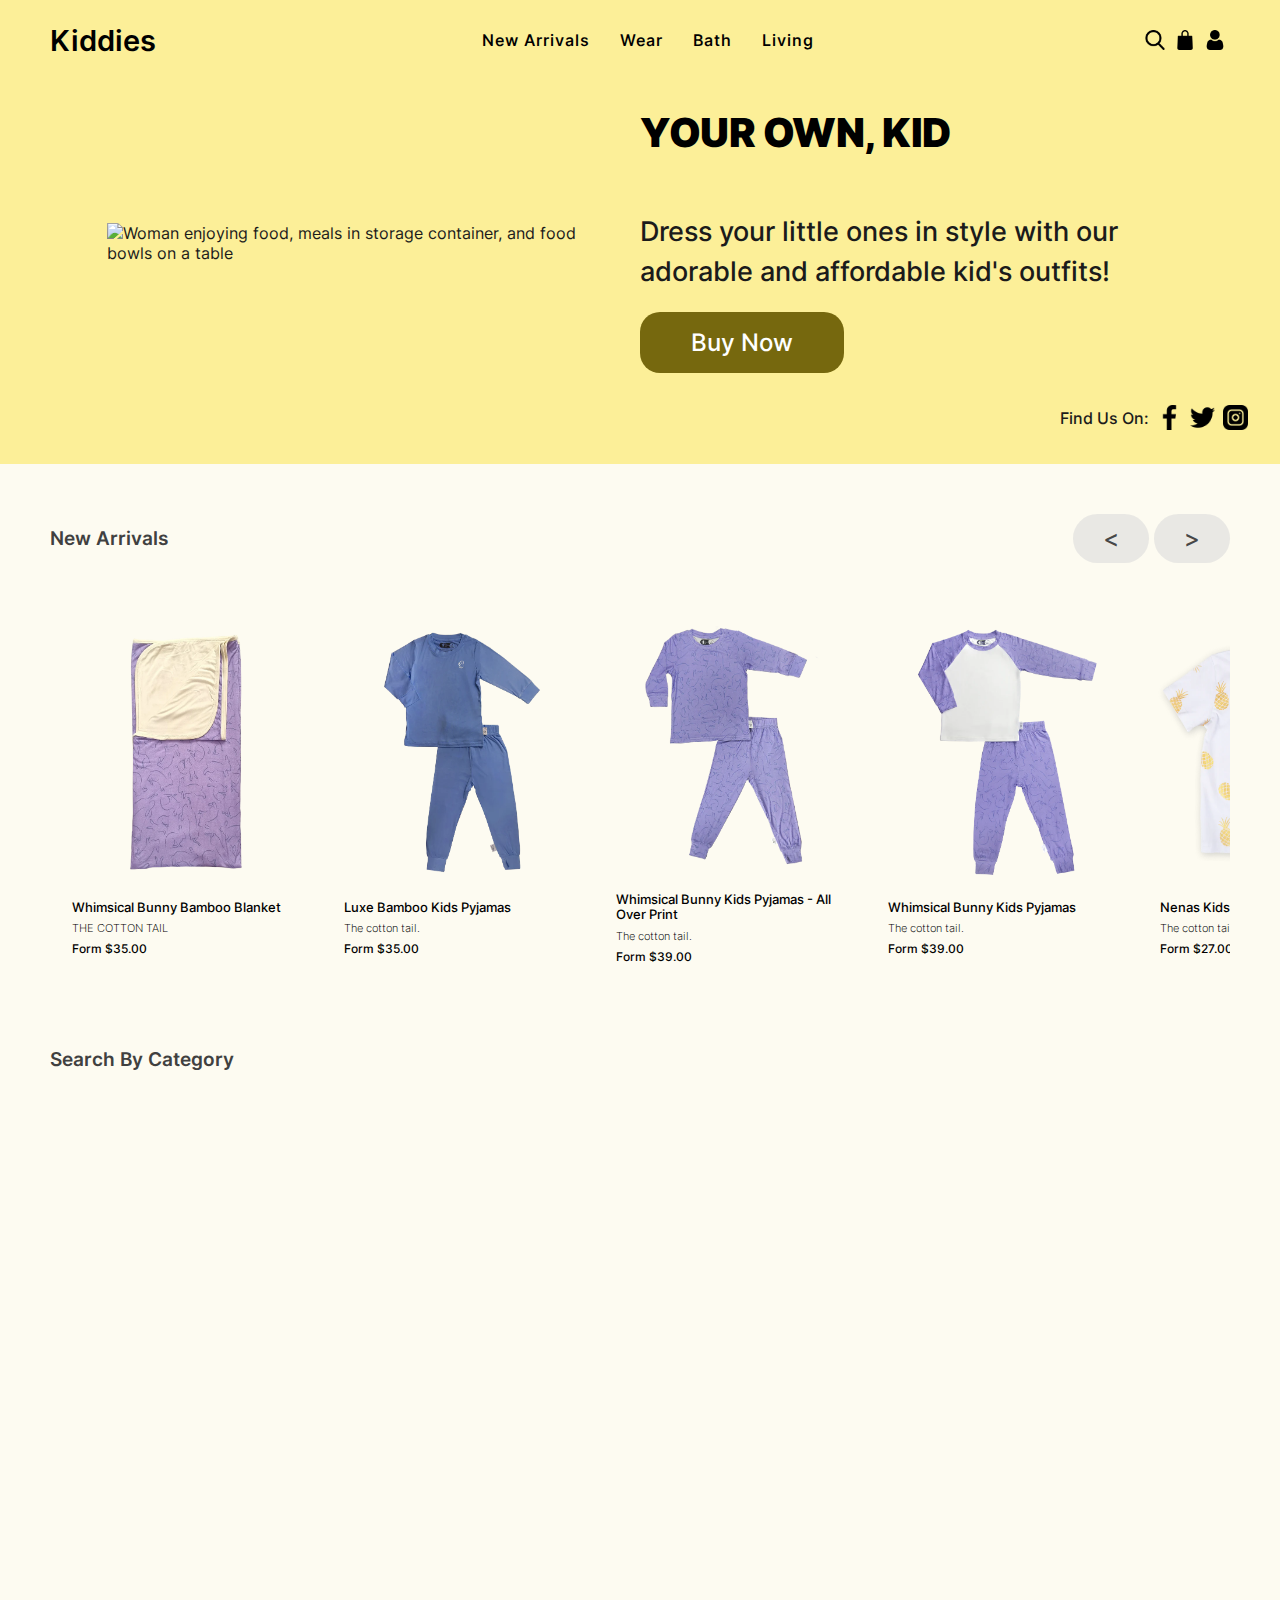
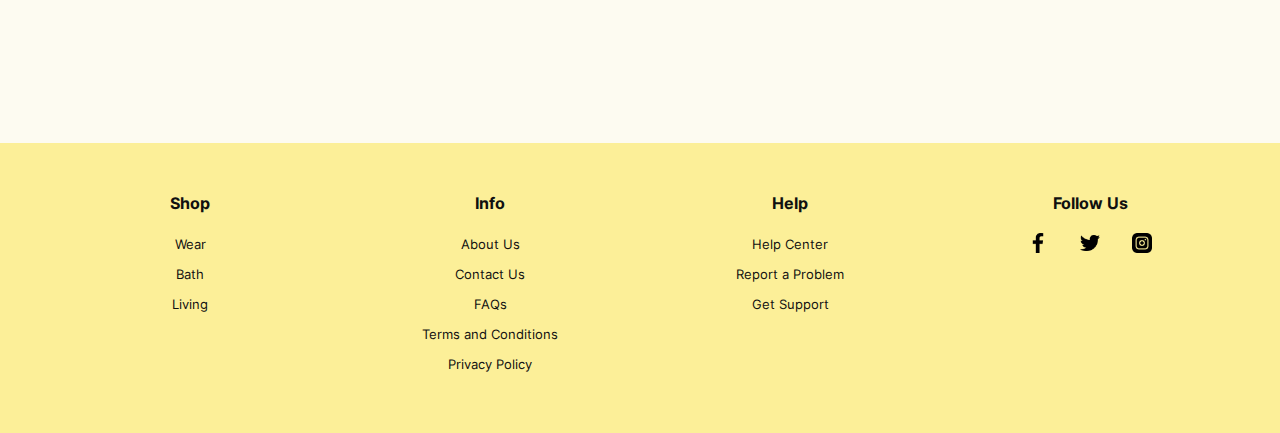
==== commit e99746cf: "hyperlink and Js fixes" ====
--- a/index.html
+++ b/index.html
@@ -42,7 +42,7 @@
       <section class="section-hero">
         <div class="hero">
           <div class="hero-img-box">
-            <img src="resource/home/img/kids.png" alt="Woman enjoying food, meals in storage container, and food bowls on a table" class="hero-img" />
+            <img src="resource/index/img/kids.png" alt="Woman enjoying food, meals in storage container, and food bowls on a table" class="hero-img" />
           </div>
           <div class="hero-text-box">
             <h1 class="heading-primary">
@@ -65,7 +65,134 @@
           <a href=""><img src="resource/img/instagram.png" alt=""></a>
         </div>
       </section>
-      <div>.</div>
+      <div class="container-index">
+        <div class="new-arrival-browse">
+          <div class="top-new-arrival-browse">
+            <h3>New Arrivals</h3>
+            <div class="new-arrval-scroll-btn">
+              <button id="slideLeft" type="button" onclick="index_scrollLeft()">&lt</button>
+              <button id="slideRight" type="button" onclick="index_scrollRight()">&gt</button>
+            </div>
+          </div>
+          <div class="browse-scrolling-wrapper" id="newarrval-browse-scrolling-wrapper">
+           
+            <a class="card" href="products/Whimsical-Bunny-Bamboo-Blanket.html">
+              <div class="mainimage">
+                <img src="resource/card/img/Blanket-Purplecopy.jpg">
+              </div>
+              <h4>Whimsical Bunny Bamboo Blanket</h4>
+              <div class="infoproduct">THE COTTON TAIL</div>
+              <div class="price">Form $35.00</div>     
+            </a>
+            <a class="card" href="#">
+              <div class="mainimage">
+              <img src="resource/card/img/KidsPyjamas2YBluecopy-3.png">
+              </div>
+              <h4>Luxe Bamboo Kids Pyjamas</h4>
+              <div class="infoproduct">The cotton tail.</div>
+              <div class="price">Form $35.00</div>
+           
+            </a>
+            <a class="card" href="#">
+              <div class="mainimage">
+              <img src="resource/card/img/KidsPyjamas2YPurplecopy-4_9651c843-cb1c-444a-ad5a-7de09e6c83a7.png">
+              </div>
+              <h4>Whimsical Bunny Kids Pyjamas - All Over Print</h4>
+              <div class="infoproduct">The cotton tail.</div>
+              <div class="price">Form $39.00</div>
+            </a>
+            
+            <a class="card" href="#">
+              <div class="mainimage">
+              <img src="resource/card/img/KidsPyjamasPrintedSleve2YPurple-1_b7011c9d-1867-4db7-a0e0-1290c751f648.png">
+              </div>
+              <h4>Whimsical Bunny Kids Pyjamas</h4>
+              <div class="infoproduct">The cotton tail.</div>
+              <div class="price">Form $39.00</div>
+
+            </a>
+            <a class="card" href="#">
+              <div class="mainimage">
+                <img src="resource/card/img/NenasKids-WhiteFront.png">
+              </div>
+              <h4>Nenas Kids Tshirt - White</h4>
+              <div class="infoproduct">The cotton tail.</div>
+              <div class="price">Form $27.00</div>       
+            </a>
+            <a class="card" href="#">
+              <div class="mainimage">
+                <img src="resource/card/img/Shorttall0-3mPurplecopy-7.png">
+              </div>
+              <h4>Whimsical Bunny Zip Shortall</h4>
+              <div class="infoproduct">The cotton tail.</div>
+              <div class="price">Form $35.00</div>      
+            </a>
+            <a class="card" href="#">
+              <div class="mainimage">
+                <img src="resource/card/img/Stella-Kids1-3Y.png">
+              </div>
+              <h4>Stella Galaxy Toddler Tshirt</h4>
+              <div class="infoproduct">The cotton tail.</div>
+              <div class="price">Form $29.00</div>    
+            </a>
+            <a class="card card-view-all" href="#"><h6>View All</h6></a>
+           
+          </div>
+        </div>
+        <div class="category-browse">
+        <h3>Search By Category</h3>
+        <div class="category-card">
+           <a href="#" class="category-card-element">
+              <div class="category-card-element-title">
+               TOP
+              </div>
+              <img src="resource/index/img/top.png" alt="">
+            </a>
+           <a href="#" class="category-card-element">
+            <div class="category-card-element-title">
+              OUTERWEAR
+             </div>
+             <img src="resource/index/img/outerwear.png" alt="">
+            </a>
+           <a href="#" class="category-card-element">
+            <div class="category-card-element-title">
+              SWEAT
+             </div>
+             <img src="resource/index/img/sweat.png" alt="">
+            </a>
+         <a href="#" class="category-card-element">
+          <div class="category-card-element-title">
+            DRESS
+           </div>
+           <img src="resource/index/img/dress.png" alt="">
+          </a>
+       <a href="#" class="category-card-element">
+        <div class="category-card-element-title">
+         SHORTS
+        </div>
+        <img src="resource/index/img/shorts.png" alt="">
+      </a>
+     <a href="#" class="category-card-element">
+      <div class="category-card-element-title">
+        PANTS
+       </div>
+       <img src="resource/index/img/pants.png" alt="">
+      </a>
+     <a href="#" class="category-card-element">
+      <div class="category-card-element-title">
+        BRA & BRATOP
+       </div>
+       <img src="resource/index/img/bra.png" alt="">
+      </a>
+   <a href="#" class="category-card-element">
+    <div class="category-card-element-title">
+      BRIEFS & BOXERS
+     </div>
+     <img src="resource/index/img/briefsandboxes.png" alt="">
+    </a>
+        </div>
+      </div>
+      </div>
      
      
     </div>
--- a/style/style.css
+++ b/style/style.css
@@ -1,707 +1,1248 @@
-@font-face {
-  font-family: Inter;
-  src: url(/style/Inter-VariableFont_slnt\,wght.ttf);
-}
-*{
-  margin: 0;
-  box-sizing: border-box;
-  font-family: 'Inter';
-} 
-.container {
-  display: flex;
-  flex-direction: column;
-  min-height: 100vh;
-}
-
-
-/* Nav */
-nav{
-  display: flex;
-  height: 80px;
-  width: 100%;
-  background: transparent;
-  align-items: center;
-  justify-content:space-between;
-  padding: 0 50px 0 50px;
-  flex-wrap: wrap;
-  background-color: #FDFBF1;
-}
-nav .logo a{
-  text-decoration: none;
-  color: #000000;
-  font-size: 1.8rem;
-  font-weight: 600;
-}
-nav ul{
-  display: flex;
-  flex-wrap: wrap;
-  list-style: none;
-  padding-inline-start: 0;
-}
-nav ul li a{
-  color: #000000;
-  text-decoration: none;
-  font-size: 1rem;
-  font-weight: 550;
-  padding: 8px 15px;
-  border-radius: 5px;
-  letter-spacing: 1px;
-  transition: all 0.3s ease;
-}
-nav ul li a.active,
-nav ul li a:hover{
-  color: #111;
-  font-size: 1.2rem;
-}
-nav .menu-btn{
-  display: none;
-}
-nav .menu-btn i{
-  color: black;
-  font-size: 22px;
-  cursor: pointer;
-  display: none;
-}
-
-.ico-nav{
- display: flex;
- justify-content: space-between;
-}
-
-.ico-nav img{
-  cursor: pointer;
-  width: 20px;
-  height: 20px;
-  margin-left: 5px;
-  margin-right: 5px;
-}
-.ico-nav-mobile{
-  display: none;
-}
-.ico-nav-mobile img{
-  cursor: pointer;
-  width: 20px;
-  height: 20px;
-  margin-left: 5px;
-  margin-right: 5px;
-}
-#ico-profile {
-  display: none;
- }
-#click {
-  display: none;
-}
-@media (max-width: 1000px){
-  nav{
-    padding: 0 30px 0 30px;
-  }
-}
-@media (max-width: 800px) {
-  .ico-nav{
-    display: none;
-   }
-  .ico-nav-mobile{
-    display: flex;
-    justify-content: space-between;
-   }
-   #ico-profile {
-    display: block;
-   }
-  nav .ico-nav-mobile .menu-btn{
-    margin-left: 8px;
-    display: block;
-  }
-  #click:checked ~ nav{
-   background-color: #FCEF98;
-  }
-  nav .ico-nav-mobile .menu-btn i{
-    display: block;
-  }
-  #click:checked ~ nav .menu-btn i:before{
-    content: "\f00d";
-  }
- 
-  nav ul{
-    position: fixed;
-    top: 80px;
-    left: -100%;
-    background: #FCEF98;
-    height: 100vh;
-    width: 100%;
-    text-align: center;
-    display: block;
-    transition: all 0.3s ease;
-  }
-  #click:checked ~ nav ul{
-    background-color: #FCEF98;
-    left: 0;
-  }
-  nav ul li{
-    width: 100%;
-    margin: 40px 0;
-  }
-  nav ul li a{
-    width: 100%;
-    margin-left: -100%;
-    display: block;
-    font-size: 1rem;
-    transition: 0.3s cubic-bezier(0.68, -0.55, 0.265, 1.55);
-  }
-  #click:checked ~ nav ul li a{
-    margin-left: 0px;
-  }
-  nav ul li a.active,
-  nav ul li a:hover{
-    background: none;
-    font-size: 1.2rem;
-  }
-}
-
-/* Nav */
-
-/* Content */
-.content{
-  text-align: left;
-  width: 100%;
-  padding: 0 30px;
-  color: #1b1b1b;
-  background-color: #FDFBF1;
-  flex: 1;
-  
-}
-.content div{
-  font-size: 1.5rem;
-  font-weight: 700;
-}
-.topic a{
-  font-size: 2vw;
-}
-main {
-  display: flex;
-  background-color: #FDFBF1;
-  /* border: solid; */
-  padding-bottom: 5%;
-}
-.text {
-  margin-top: 2rem;
-  margin-left: 2rem;
-}
-.box1 {
-  margin-top: 2rem;
-  margin-left: 2rem;
-  display: flex;
-  flex-direction: column;
-  gap: 10px;
-}
-.item {
-  width: 100px;
-  height: 120px;
-  /* border: solid; */
-  border-radius: 15;
-}
-.item1 img{
-  width: 100%;
-  height: 100%;
-  border: solid 1px;
-  border-color: rgb(177, 171, 169);
-  border-radius: 15%;
-}
-.item2 img{
-  width: 100%;
-  height: 100%;
-  border: solid 1px;
-  border-color: rgb(177, 171, 169);
-  border-radius: 15%;
-}
-.item3 img{
-  width: 100%;
-  height: 100%;
-  border: solid 1px;
-  border-color: rgb(177, 171, 169);
-  border-radius: 15%;
-}
-.item4 img{
-  width: 100%;
-  height: 100%;
-  border: solid 1px;
-  border-color: rgb(177, 171, 169);
-  border-radius: 15%;
-}
-.box2 {
-  display: flex;
-  flex: 1 50% 45%;
-  height: 600px;
-  /* border: solid; */
-  border-radius: 15;
-  margin-top: 2rem;
-  margin-left: 5rem;
-}
-.box2 img{
-  width: 100%;
-  height: 100%;
-  border: solid 1px;
-  border-color: rgb(177, 171, 169);
-  border-radius: 5%;
-}
-.box3 {
-  margin-top: 2rem;
-  margin-left: 8rem;
-  display: flex;
-  /* border: solid; */
-  flex-direction: column;
-  gap: 20px;
-}
-.photo {
-  display: flex;
-}
-.bt {
-  display: flex;
-  gap: 20px;
-  /* border: solid; */
-}
-.photo{
-  /* border: solid; */
-  display: flex;
-  height: 100px;
-}
-.photo1{
-  border: grid;
-  width: 80px;
-}
-.photo1 img{
-  width: 100%;
-  height: 100%;
-  border: solid 1px;
-  border-color: rgb(177, 171, 169);
-  border-radius: 15%;
-}
-.b1{
-  width: 10%;
-  border: solid 1px #76680E;;
-  border-radius: 15px;
-  text-align: center;
-}
-.b2{
-  width: 10%;
-  border: solid 1px #76680E;;
-  border-radius: 15px;
-  text-align: center;
-}
-.b3{
-  width: 20%;
-  background-color: #76680E;
-  border: solid 1px #76680E;;
-  border-radius: 15px;
-  text-align: center;
-}
-.b3 a {
-  color: white;
-  /* padding: 8px 16px; */
-  /* border: solid; */
-  border-radius: 15;
-}
-@media (max-width: 1200px){
-  .box2 {
-    /* border: solid; */
-    width: 70%;
-    height: auto;
-  }
-  .b1{
-    width: 20%;
-  }
-  .b2{
-    width: 20%;
-  }
-  .b3{
-    width: 40%;
-  }
-}
-@media (max-width: 950px) {
-  main{
-    flex-wrap: wrap;
-  }
-  .box1{
-    flex-direction: row;
-    margin-left: 8rem;
-    margin-right: 2rem;
-    flex-wrap: wrap;
-    order: 2;
-  }
-  .box2{
-    margin-right: 2rem;
-    order: 1;
-  }
-  .box3{
-    margin-right: 2rem;
-    order: 3;
-  }
-}
-@media (max-width: 610px) {
-  main{
-    display: inline-block;
-  }
-  .box1{
-    flex-direction: row;
-    margin-left: 5rem;
-    margin-right: 2rem;
-    flex-wrap: wrap;
-  }
-  .b1{
-    width: 20%;
-  }
-  .b2{
-    width: 20%;
-  }
-  .b3{
-    width: 40%;
-  }
-}
-@media (max-width: 550px) {
-  .box1{
-    display: grid;
-    grid-template-columns: auto auto;
-    justify-content: center;
-    margin-right: 5rem;
-  }
-}
- @media (max-width: 300px) {
-  .box2{
-    height: 400px;
-  }
- }
-
-
-/* .information{
-  margin-top: 1%;
-  display: flex;
-  height: 700px;
-  padding-bottom: 1%;
-}
-.item1{
- width: 6%;
- height: auto;
- display: flex;
- flex-direction: column;
- gap: 10px;
-}
-.picture{
-  width: 100%;
-  height: 130px;
-  background-color: rgb(252, 246, 246);
-  border: solid 1px;
-  border-color: rgb(177, 171, 169);
-  border-radius: 15%;
-}
-.picture img{
-  width: 100%;
-  height: auto;
-  border-radius: 15%;
-}
-.item2{
-  width: auto;
-  height: auto;
-  margin-left: 5%;
-}
-.mainImg{
-  width: 100%;
-  height: auto;
-  background-color: rgb(252, 246, 246);
-  border-style: inset;
-  border: solid 1px;
-  border-color: rgb(177, 171, 169);
-  border-radius: 7%;
-}
-.mainImg img{
-  width: 100%;
-  height: auto;
-  border-radius: 15%;
-}
-.item3{
-  margin-left: 3%;
-  width: auto;
-}
-.item3 h6{
-  font-size: 2vw;
-}
-.item3 a{
-  font-size: 2vw;
-}
-.line{
-  margin-top: 3%;
-  width: 90%;
-  border: thin solid rgb(177, 171, 169);
-}
-.line1{
-  width: 60%;
-  border: thin solid rgb(177, 171, 169);
-}
-.item3 p{
-  padding-top: 1%;
-  padding-bottom: 1%;
-  font-size: 2vw;
-}
-.color{
-  padding-top: 2%;
-  width: 27%;
-  height: 25%;
-  display: flex;
-  justify-content: space-between;
-  margin-bottom: 5%;
-}
-.otherColor{
-  width: 45%;
-  height: auto;
-  border-color: rgb(177, 171, 169);
-  border-radius: 15%;
-  justify-content: space-between;
-}
-.otherColor img{
-  width: 100%;
-  height: 100%;
-  border: solid 1px;
-  border-color: rgb(177, 171, 169);
-  border-radius: 15%;
-}
-.select{
-  width: 25%;
-  display: flex;
-}
-.selectSize{
-  display: grid;
-  grid-template-columns: auto auto;
-  width: 100%;
-  justify-content: space-between;
-}
-.size{
-  width: 100px;
-  height: 30px;
-  border: solid 1px #76680E;;
-  border-radius: 15px;
-  text-align: center;
-}
-.add{
-  margin-top: 1%;
-  width: 25%;
-}
-.addItem{
-  margin-top: 10%;
-  width: 100%;
-  height: 30%;
-  background-color: #76680E;
-  border: solid #76680E;;
-  border-radius: 15px;
-  text-align: center;
-  margin-bottom: 30%;
-}
-.addItem p{
-  color: white;
-  font-size: 2vw;
-}
-.angleDown{
-  padding-top: 1%;
-  margin-left: 40%;
-  width: 20px;
-  height: 30px;
-}
-.angleDown img{
-  width: 100%;
-  height: 100%;
-}
-.angleDown1{
-  padding-top: 1%;
-  margin-left: 44.5%;
-  width: 20px;
-  height: 30px;
-}
-.angleDown1 img{
-  width: 100%;
-  height: 100%;
-}
-.Defi{
-  display: flex;
-}
-@media (max-width:1600px){
-  .color{
-    width: 27%;
-    height: auto;
-  }
-  .picture{
-    width: 100px;
-    height: 130px;
-  }
-  .picture img{
-    width: 90px;
-    height: auto;
-  }
-}
-@media (max-width:1500px){
-  .color{
-    width: 27%;
-    height: auto;
-  }
-  .picture{
-    width: 100px;
-    height: 130px;
-  }
-  .picture img{
-    width: 100%;
-    height: 100%;
-  }
-}
-
-@media (max-width:1450px){
-  .picture{
-    width: 100px;
-    height: 126px;
-    display: flex;
-    flex-direction: row;
-    order: 2;
-  }
-  .picture img{
-    width: 100px;
-    height: 120px;
-  }
-  .mainImg img{
-    width: 300px;
-    height: 400px;
-    order: 1;
-  }
-  .information{
-    height: 650px;
-  }
-}
-
-@media (max-width:1300px){
-  .information{
-    height: 580px;
-  }
-}
-
-@media (max-width:1060px){
-  .mainImg{
-    order: 1;
-  }
-  .item1{
-    width: 100px;
-    height: 600px;
-    display: flex;
-  }
-  .picture{
-    width: 88px;
-    height: 120px;
-    display: flex;
-  }
-  .picture img{
-    width: 100%;
-    height: 100%;
-    order: 1;
-  }
-  .addItem {
-    width: 100px;
-    height: auto;
-  }
-  .Defi{
-    width: 300px;
-  }
-  .angleDown{
-    margin-left: 120px;
-  }
-  .angleDown1{
-    margin-left: 145px;
-  }
-  .line1{
-    width: 65%;
-  }
-  .item3{
-    width: 100%;
-    height: 100%;
-  }
-}
-
-@media (max-width:795px){
-  .information{
-    flex-wrap: wrap;
-    margin-bottom: 100%;
-  }
-  .item1 {
-    display: flex;
-    flex-direction: row;
-    width: 800px;
-    height: auto;
-    margin-bottom: 3%;
-    order: 2;
-    padding-left: 3%;
-  }
-  .item2 {
-    margin-bottom: 3%;
-    order: 1;
-  }
-  .item3 {
-    order: 3;
-  }
-  .line1{
-    width: 230px;
-  }
-  .angleDown img {
-    width: 19px;
-    height: 20px;
-  }
-  .angleDown1 img {
-    width: 19px;
-    height: 20px;
-    margin-left: 10px;
-  }
-  .addItem {
-    width: 200px;
-  }
-}
-@media (max-width:450){
-  
-} */
-/* Content */
-
-/* Footer */
-footer {
-  background-color: #FCEF98;
-  color: #1E1E1E;
-  padding: 50px 0;
-  bottom: 0;
-  width: 100%;
-}
-
-footer .f_container {
-  display: flex;
-  justify-content: space-between;
-  max-width: 1200px;
-  margin: 0 auto;
-  flex-direction: row;
-}
-
-.footer-section {
-  text-align: left;
-  width: 25%;
-  margin-left: 5vw;
-}
-
-.footer-section h4 {
-  margin-bottom: 10px;
-  font-size: 1rem;
-}
-
-.footer-section ul {
-  list-style: none;
-  padding: 0;
-  margin: 0;
-}
-
-.footer-section li {
-  margin-bottom: 10px;
-}
-
-.footer-section a {
-  color: #1E1E1E;
-  text-decoration: none;
-  font-size: 0.7rem;
- 
-}
+@font-face {
+  font-family: Inter;
+  src: url(../style/Inter.ttf);
+}
+*{
+  margin: 0;
+  box-sizing: border-box;
+  font-family: 'Inter';
+} 
+.container {
+  display: flex;
+  flex-direction: column;
+  min-height: 100vh;
+}
+.container-index {
+  padding: 50px 50px 50px 50px;
+}
+
+
+/* Nav */
+.nav-hero {
+  background-color: #FCEF98;
+}
+nav{
+  display: flex;
+  height: 80px;
+  width: 100%;
+  background: transparent;
+  align-items: center;
+  justify-content:space-between;
+  padding: 0 50px 0 50px;
+  flex-wrap: wrap;
+  background-color:#FDFBF1 ;
+}
+nav .logo a{
+  text-decoration: none;
+  color: #000000;
+  font-size: 1.8rem;
+  font-weight: 600;
+}
+.menu{
+  display: flex;
+}
+nav ul{
+  display: flex;
+  flex-wrap: wrap;
+  list-style: none;
+  padding-inline-start: 0;
+}
+nav ul li a{
+  color: #000000;
+  text-decoration: none;
+  font-size: 1rem;
+  font-weight: 550;
+  padding: 8px 15px;
+  border-radius: 5px;
+  letter-spacing: 1px;
+  transition: all 0.3s ease;
+}
+nav ul li a.active,
+nav ul li a:hover{
+  color: #111;
+  font-size: 1.2rem;
+}
+nav .menu-btn{
+  display: none;
+}
+nav .menu-btn i{
+  color: black;
+  font-size: 22px;
+  cursor: pointer;
+  display: none;
+}
+
+.ico-nav{
+ display: flex;
+ justify-content: space-between;
+}
+
+.ico-nav img{
+  cursor: pointer;
+  width: 20px;
+  height: 20px;
+  margin-left: 5px;
+  margin-right: 5px;
+  transition: 0.3s ease;
+}
+.ico-nav img:hover{
+  width: 25px;
+  height: 25px;
+}
+.ico-nav-mobile{
+  display: none;
+}
+.search label img{
+  display: flex;
+  cursor: pointer;
+  width: 20px;
+  height: 20px;
+  margin-left: 5px;
+  margin-right: 5px;
+  transition: 0.3s ease;
+
+}
+.search label img:hover{
+  cursor: pointer;
+  width: 25px;
+  height: 25px;
+  margin-left: 5px;
+  margin-right: 5px;
+}
+.ico-profile {
+  display: none;
+ }
+.search{
+  display: none;
+  justify-content: space-between;
+  align-items: center;
+  transition: 0.3s cubic-bezier(0.68, -0.55, 0.265, 1.55);
+}
+.search input{
+  min-width: 300px;
+  min-height: 30px;
+  background-color: transparent;
+  border-color: #000000;
+  border-style: solid;
+  border-width: 2px;
+  border-radius: 5px;
+  Transition: all 0.3s ease;
+  outline: none;
+}
+.ico-nav-mobile img{
+  cursor: pointer;
+  width: 20px;
+  height: 20px;
+  margin-left: 5px;
+  margin-right: 5px;
+  Transition: all 0.3s ease;
+}
+.ico-nav-mobile img:hover{
+  width: 25px;
+  height: 25px;
+}
+#click {
+  display: none;
+}
+
+@media (max-width: 1000px){
+  nav{
+    padding: 0 30px 0 30px;
+  }
+}
+@media (max-width: 800px) {
+  .search{
+    display: none;
+  }
+  .ico-nav{
+    display: none;
+   }
+  .ico-nav-mobile{
+    display: flex;
+    justify-content: space-between;
+   }
+   .ico-profile {
+    display: block;
+   }
+   .ico-profile input{
+    min-height: 50px;
+    align-items: center;
+    width: auto;
+    background-color: #FCEF98;
+    border-color: #000000;
+    border-style: solid;
+    border-width: 2px;
+    border-radius: 5px;
+    Transition: all 0.3s ease;
+    outline: none;
+   }
+  nav .ico-nav-mobile .menu-btn{
+    margin-left: 8px;
+    display: block;
+
+  }
+
+  #click:checked ~ nav{
+   background-color: #FCEF98;
+  }
+  nav .ico-nav-mobile .menu-btn i{
+    display: block;
+    transition: all 0.3s ease;
+  }
+  #click:checked ~ nav .menu-btn i:before{
+    content: "\f00d";
+  }
+ 
+  nav ul{
+    position: fixed;
+    top: 80px;
+    left: -100%;
+    background: #FCEF98;
+    height: 100vh;
+    width: 100%;
+    text-align: center;
+    align-items: center;
+    display: block;
+    transition: all 0.3s ease;
+  }
+  #click:checked ~ nav ul{
+    background-color: #FCEF98;
+    left: 0;
+  }
+  nav ul li{
+    width: 100%;
+    margin: 40px 0;
+  }
+  nav ul li a{
+    width: 100%;
+    margin-left: -100%;
+    display: block;
+    font-size: 1rem;
+    transition: 0.3s cubic-bezier(0.68, -0.55, 0.265, 1.55);
+  }
+  #click:checked ~ nav ul li a{
+    margin-left: 0px;
+  }
+  nav ul li a.active,
+  nav ul li a:hover{
+    background: none;
+    font-size: 1.2rem;
+  }
+}
+
+/* Nav */
+
+/* Content */
+
+/*product-detail*/
+
+.product-details {
+  display: flex;
+  justify-content: space-around;
+  padding: 30px 30px;
+  background-color: #FDFBF1;
+  /* border: solid; */
+  padding-bottom: 5%;
+  flex: 1;
+  gap: 50px;
+}
+.txt1 {
+  font-weight: 200;
+  font-size: 0.8rem;
+}
+.txt2{
+  font-weight: 500;
+  font-size: 2.5rem;
+  color: #404040;
+  margin-bottom: 20px;
+}
+.txt3{
+  font-weight: 500;
+  font-size: 1rem;
+  color: #141414;
+  margin-bottom: 10px;
+}
+.txt4{
+  font-weight: 400;
+  font-size: 1rem;
+  color: #404040;
+  margin-bottom: 20px;
+}
+.txt5{
+  color: #141414;
+  font-size: 0.8rem;
+  font-weight: 550;
+  margin-top: 10px;
+  margin-bottom: 10px;
+}
+.txt6{
+  color: #141414;
+  font-size: 0.8rem;
+  font-weight: 550;
+  margin-bottom: 15px;
+}
+.txt7{
+  font-weight: 500;
+  font-size: 1rem;
+  color: #404040;
+  margin-bottom: 20px;
+  margin-top: 20px;
+  /* border: solid; */
+}
+.txt8{
+  font-weight: 500;
+  font-size: 1rem;
+  color: #404040;
+  margin-bottom: 20px;
+  margin-top: 20px;
+  /* border: solid; */
+}
+.angleDown{
+  width: 20px;
+  height: 20px;
+  /* border: solid; */
+}
+.angleDown img {
+  width: auto;
+  height: 100%;
+}
+.box1 {
+
+  display: flex;
+  flex-direction: column;
+  gap: 10px;
+}
+.item {
+  width: 100px;
+  height: 120px;
+  /* border: solid; */
+  border-radius: 15;
+}
+.item1 img{
+  width: 100%;
+  height: 100%;
+  border: solid 1px;
+  border-color: rgb(177, 171, 169);
+  border-radius: 15%;
+  object-fit: cover;
+}
+.item2 img{
+  width: 100%;
+  height: 100%;
+  border: solid 1px;
+  border-color: rgb(177, 171, 169);
+  border-radius: 15%;
+  object-fit: cover;
+}
+.item3 img{
+  width: 100%;
+  height: 100%;
+  border: solid 1px;
+  border-color: rgb(177, 171, 169);
+  border-radius: 15%;
+  object-fit: cover;
+}
+.item4 img{
+  display: none;
+  width: 100%;
+  height: 100%;
+  border: solid 1px;
+  border-color: rgb(177, 171, 169);
+  border-radius: 15%;
+  object-fit: cover;
+}
+.box2 {
+  display: flex;
+  height: 600px;
+  /* border: solid; */
+  border-radius: 15;
+
+}
+.box2 img{
+  width: 450px;
+  height: 600px;
+  border: solid 1px;
+  border-color: rgb(177, 171, 169);
+  border-radius: 5%;
+  object-fit: cover;
+}
+.box3 {
+  display: flex;
+  /* border: solid; */
+  flex-direction: column;
+}
+.box4 {
+  display: flex;
+  justify-content: space-between;
+  /* border: solid; */
+  align-items: center;
+}
+.photo {
+  display: flex;
+  margin-bottom: 15px;
+  gap: 20px;
+}
+.bt {
+  display: flex;
+  gap: 20px;
+  /* border: solid; */
+  margin-bottom: 20px;
+}
+.photo{
+  /* border: solid; */
+  display: flex;
+}
+.photo1{
+  border: grid;
+  width: 50px;
+  height: 50px;
+}
+.photo1 img{
+  width: 100%;
+  height: 100%;
+  border: solid 1px;
+  border-color: rgb(177, 171, 169);
+  border-radius: 15%;
+  object-fit: cover;
+}
+
+.b1{
+  width: 20%;
+  min-width: 98px;
+  padding: 12px 0 12px 0;
+  border: solid 1px #76680E;;
+  border-radius: 25px;
+  text-align: center;
+}
+.b2{
+  width: 20%;
+  min-width: 98px;
+  padding: 12px 0 12px 0;
+  border: solid 1px #76680E;;
+  border-radius: 25px;
+  text-align: center;
+}
+.b3{
+  width: 100%;
+  background-color: #76680E;
+  border: solid 1px #76680E;;
+  border-radius: 15px;
+  text-align: center;
+  max-height: 50px;
+  padding: 10px 0 10px 0;
+  margin-bottom: 35px;
+}
+.b3 a {
+  color: white;
+  /* padding: 8px 16px; */
+  /* border: solid; */
+  font-weight: 500;
+  border-radius: 15;
+  text-decoration: none;
+}
+@media (max-width: 1200px){
+  .box2 {
+    /* border: solid; */
+
+    height: auto;
+  }
+  .b1{
+    width: 20%;
+  }
+  .b2{
+    width: 20%;
+  }
+  .b3{
+    width: 100%;
+    max-height: 50px;
+    padding: 7px 0 7px 0;
+  }
+}
+@media (max-width: 950px) {
+  .product-details{
+    flex-direction: row;
+  }
+  main{
+    flex-wrap: wrap;
+  }
+  .box1{
+    flex-direction: row;
+    flex-wrap: wrap;
+    order: 2;
+  }
+  .box2{
+    order: 1;
+    width: 100%;
+    justify-content: center;
+    align-items: center;
+  }
+  .box3{
+
+    order: 3;
+  }
+}
+@media (max-width: 610px) {
+  .product-details{
+    flex-direction: row;
+  }
+  main{
+    display: inline-block;
+  }
+  .box1{
+    flex-direction: row;
+    flex-wrap: wrap;
+  }
+  .b1{
+    width: 20%;
+  }
+  .b2{
+    width: 20%;
+  }
+  .b3{
+    width: 100%;
+  }
+  .box2 img {
+    width: 350px;
+    height: 500px;
+  }
+}
+@media (max-width: 550px) {
+  .product-details{
+    flex-direction: row;
+  }
+  .box1{
+    display: grid;
+    grid-template-columns: auto auto;
+    justify-content: center;
+  }
+  .box2 img {
+    width: 250px;
+    height: 400px;
+  }
+}
+ @media (max-width: 300px) {
+  .product-details{
+    flex-direction: row;
+  }
+  .box2{
+    height: 400px;
+  }
+
+  .box2 img {
+    width: 150px;
+    height: 300px;
+  }
+ }
+
+/*product-detail*/
+
+
+/*hero*/
+.section-hero {
+  background-color: #FCEF98;
+  padding: 2rem 0 2rem 0;
+}
+
+.hero {
+
+  max-width: 130rem;
+  display: grid;
+  grid-template-columns: 1fr 1fr;
+  padding: 0 3rem;
+  margin: 0 auto;
+  align-items: center;
+}
+
+.heading-primary {
+  font-size: 2.5rem;
+  color: rgb(0, 0, 0);
+  font-weight: 900;
+  letter-spacing: -0.5px;
+  line-height: 1.05;
+  margin-bottom: 3.6rem;
+  text-align: left;
+}
+
+.hero-description {
+  font-size: 1.7rem;
+  line-height: 1.5;
+  margin-bottom: 1.2rem;
+  text-align: left;
+  font-weight: 500;
+}
+
+.hero-img {
+  width: 80%;
+  height: auto;
+}
+.hero-img-box{
+  display: flex;
+  justify-content: center;
+}
+.buy-btn {
+  display: inline-block;
+  font-size: 1.5rem;
+  font-weight: 500;
+  font-family: inherit;
+  border: none;
+  cursor: pointer;
+  /* margin-top: 4.8rem; */
+  padding: 1rem 3.2rem;
+  text-decoration: none;
+  border-radius: 20px;
+  transition: all background-color 500ms;
+}
+
+.btn--fill:link,
+.btn--fill:visited {
+  background-color: #76680E;
+  color: #fff;
+  text-decoration: none;
+}
+
+.btn--fill:hover,
+.btn--fill:active {
+  background-color: #9c903f;
+  text-decoration: underline;
+  text-decoration: none;
+}
+.hero-contact{
+  display: flex;
+  flex-wrap: wrap-reverse;
+  justify-content: flex-end;
+  align-items: center;
+  margin-top: 2rem;
+  margin-bottom: 0.1rem;
+  margin-right: 2rem;
+  gap: 0.5rem;
+}
+
+.hero-contact p{
+  font-size: 1rem;
+  font-weight: 500;
+
+}
+.hero-contact a img{
+  height: 25px;
+  display: block;
+}
+@media only screen and (max-width: 1080px) {
+  .heading-primary {font-size: 1.9rem;}
+  .hero-description {font-size: 1.4rem;}
+  .buy-btn {
+      font-size: 1rem;
+      padding: 0.5rem 2.2rem;
+    }
+}
+
+@media only screen and (max-width: 800px) {
+  .heading-primary {font-size: 1.5rem;}
+  .hero-description {font-size: 1rem;}
+  .buy-btn {
+      font-size: 1rem;
+      padding: 0.5rem 2.2rem;
+    }
+
+    .hero{
+      grid-template-columns: 1fr;
+      row-gap: 2rem;
+    }
+    .hero-img{
+      width: 60%;
+    }
+    .heading-primary {
+      margin-bottom: 1.5rem ;
+    }
+    .hero-contact a img{
+      height: 20px;
+      display: block;
+    }
+}
+/*new arrival brose*/
+.new-arrival-browse{
+  display: flex;
+ flex-direction: column;
+ margin-bottom: 30px;
+}
+.browse-scrolling-wrapper{
+  display: flex;
+  flex-wrap: nowrap;
+  overflow-x: auto;
+  -webkit-overflow-scrolling: touch;
+}
+.browse-scrolling-wrappe::-webkit-scrollbar {
+    display: none;
+}
+.browse-scrolling-wrapper .card{
+  flex: 0 0 auto;
+  background: transparent;
+  margin: 0 1em 1.5em;
+  height: 25em;
+  width:15em;
+  display: flex;
+  flex-direction: column;
+  justify-content: center;
+  color: black;
+  text-decoration: none;
+
+  border-radius: 25px;
+}
+.browse-scrolling-wrapper .card:hover{
+  background-color: #D9D9D950;
+}
+.browse-scrolling-wrapper .card-view-all h6{
+  text-align: center;
+  font-size: 1.5rem;
+  font-weight: 380;
+}
+.browse-scrolling-wrapper .card-view-all{
+  cursor: pointer !important;
+}
+.browse-scrolling-wrapper .card-view-all:hover{
+  background-color: transparent;
+}
+.browse-scrolling-wrapper .card .mainimage img {
+  width: 100%;
+  height: 105%;
+  background: transparent;
+}
+.browse-scrolling-wrapper .card h4 {
+  font-weight: 500;
+  font-size: 0.8em;
+  text-align: left;
+  word-wrap: break-word;
+  padding: 0.5em;
+  margin-top: 2em;
+  text-align: left;
+}
+.browse-scrolling-wrapper .card .infoproduct {
+  font-size: 0.7em;
+  font-weight: 250;
+  text-align: left;
+  padding-left: 0.5em;
+  padding-right: 0.5em;
+}
+.browse-scrolling-wrapper .card .price {
+  font-size: 0.75em;
+  font-weight: 500;
+  text-align: left;
+  word-wrap: break-word;
+  padding: 0.5em;
+  text-align: left;
+}
+.top-new-arrival-browse{
+  display: flex;
+  justify-content: space-between;
+  align-items: center;
+  margin-bottom: 30px;
+}
+
+.new-arrval-scroll-btn button{
+  background-color: #D9D9D990;
+  border: none;
+  border-radius: 50px;
+  cursor: pointer;
+  font-size: 1.5rem;
+  font-weight: 500;
+  color: #474747;
+  padding: 10px 30px;
+}
+.new-arrval-scroll-btn button:hover{
+  background-color: #bcbbbb90;
+}
+
+@media (max-width: 800px){
+  .new-arrval-scroll-btn button{
+    font-size: 1.2rem;
+    padding: 10px 15px;
+  }
+}
+@media (max-width: 650px){
+  .new-arrval-scroll-btn button{
+    font-size: 1.2rem;
+    padding: 10px 15px;
+  }
+}
+@media (max-width: 500px){
+  .browse-scrolling-wrapper .card {
+    height: 20em;
+    width: 11em;
+  }
+  .new-arrval-scroll-btn{
+    display: none;
+  }
+  .top-new-arrival-browse{
+    display: block;
+  }
+
+}
+
+/*card-category*/
+.content-index{
+  width: 100%;
+  color: #1b1b1b;
+  background-color: #FDFBF1;
+}
+.content-index h3{
+font-size: 1.2rem;
+ font-weight: 600;
+ color: #404040;
+}
+.category-browse h3 {
+  margin-bottom: 30px;
+}
+.category-card {
+  display: grid;
+  justify-content: space-around;
+  grid-template-columns:auto auto auto auto;
+}
+.category-card-element {
+margin: 0 1em 1.5em;
+height: 17em;
+width: 15em;
+display: flex;
+justify-content: space-around;
+align-items: center;
+border-radius: 25px;
+}
+.category-card-element:hover{
+  background-color: #2b2b2b30;;
+}
+.category-card-element img {
+  width: 100%;
+  object-fit: fill; 
+}
+.category-card-element-title {
+display: none;
+font-size: 1.6rem;
+font-weight: 800;
+color: #ffffff;
+position:absolute;
+text-shadow: 1px 1px 2px #9c9c9a;
+}
+.category-card-element:hover > .category-card-element-title{
+  display: block;
+}
+.category-card-hpl{
+  display: block;
+  height: 100%;
+  width: 100%;
+  text-decoration: none;
+}
+@media (max-width: 1250px)
+{
+  .category-card {
+    grid-template-columns:auto auto auto;
+  }
+} 
+@media (max-width: 900px)
+{
+  .category-card {
+    grid-template-columns:auto auto;
+  }
+}
+
+@media (max-width: 650px)
+{
+  .category-card-element-title{
+    font-size: 1.2rem;
+  }
+  .category-card-element{
+    width: 12em;
+    height: 17em;
+  }
+}
+@media (max-width: 500px){
+  .category-card-element-title{
+    font-size: 0.9rem;
+  }
+  .content-index h3{
+    text-align: center;
+  }
+
+  .category-card-element{
+    height: 11em;
+    width: 8.5em;
+  }
+}
+@media (max-width: 350px)
+{
+  .category-card {
+    grid-template-columns: auto;
+  }
+}
+
+/*home-content*/
+.content{
+  text-align: center;
+  width: 100%;
+  padding: 0 30px;
+  color: #1b1b1b;
+  background-color: #FDFBF1;
+  flex: 1;
+  
+}
+.content div{
+  font-size: 1.5rem;
+  font-weight: 700;
+}
+.content .card-container{
+  display: grid;
+  grid-template-columns: auto auto auto auto;
+  margin-left: 8%;
+  margin-right: 8%;
+  justify-content: space-between;
+  padding: 0 1em 1em 1em;
+}
+
+.content .card-container .card{
+  background: transparent;
+  margin :0 1em 1.5em;
+  height: 17.3em;
+  width: 10.5em;
+  display: flex;
+  flex-direction: column;
+  justify-content: space-between;
+  color: black;
+}
+.content .card-container .card:link{
+  text-decoration: none;
+
+}
+
+.content .card-container .card:visited{
+  color: black;
+}
+
+.content .card-container .card .mainimage{
+  background:transparent;
+  padding: 0.8em;
+}
+.content .card-container .card .mainimage img{
+  width: 100%;
+  height: 105%;
+  background: transparent;
+}
+.content .card-container .card:hover .mainimage{
+  padding: 5px;  
+}
+
+.content .card-container .card:hover h4{
+  text-decoration: underline;
+}
+
+.content .card-container .card:hover .mainimage img{
+  border-radius: 25px;
+  background-color: #D9D9D940;
+}
+
+.content .card-container .card h4{
+  flex :2;
+  font-size: 0.56em;
+  text-align: left;
+  word-wrap: break-word;
+  padding: 0.5em;
+  margin-top: 1em;
+  text-align: left;
+}
+.content .card-container .card .infoproduct
+{
+  font-size: 0.56em;
+  font-weight: lighter;
+  text-align: left;
+  padding-left: 0.5em;
+  padding-right: 0.5em;
+}
+.content .card-container .card .price{
+  font-size: 0.56em;
+  text-align: left;
+  word-wrap: break-word;
+  padding: 0.5em;
+  text-align: left;
+}
+.content .card-container .card .containimg{
+  display: flex;
+  padding-left: 0.1em;
+  padding-right: 0.1em;
+}
+.content .card-container .card .containimg img{
+  width: 1.8em;
+}
+
+.topfilter{
+  display: flex;
+  flex-direction: column;
+  margin-left: 6em;
+  margin-right: 6em;
+  padding: 3em 3em 1em 2em;
+}
+
+.topfilter h3{
+  font-size: 1.8em;
+  text-align: left;
+  margin-bottom: 0.5em;
+}
+
+.topfilter .row{
+  margin-top: 10px;
+  display: flex;
+  justify-content: space-between;
+  width: 100%;
+  
+}
+.topfilter .row ul{
+  padding: 0px;
+  margin-top: 10px;
+  align-items: left;
+  display:flex;
+  list-style: none;
+}
+.topfilter .row h4{
+  font-size: 0.7em;
+  padding-top: 0.4em;
+  
+}
+
+.topfilter .row ul li{
+  font-weight: lighter;
+  font-size: 0.5em;
+  text-align: left;
+  padding: 0px 15px 0px 0px;
+}
+.topfilter .row ul li img{
+  width:1em;
+  margin-left: 0.3em;
+}
+
+@media (max-width:1585px)
+{
+  .content .card-container{
+    margin:0 6% 0 ;
+
+  }
+  .content .card-container .card{
+    margin :0 0 1.5em;
+    height: 15.2em;
+    width: 9.5em;
+  }
+  .content .card-container .card h4{
+    font-size: 0.5em;
+  }
+  .content .card-container .card .infoproduct
+  {
+    font-size: 0.5em;  
+  }
+  .content .card-container .card .price{
+    font-size: 0.5em;
+  }
+  .topfilter{
+    margin-left: 2em;
+    margin-right: 4em;
+    padding: 3em 1.5em 1em 2em;
+  }
+  .topfilter .row h4{
+    font-size: 0.45em;   
+  }
+  
+  .topfilter .row ul li{
+    font-size: 0.48em;
+  }
+  .topfilter h3{
+    font-size: 1.5em;
+  }
+}
+
+@media (max-width: 1250px)
+{
+  .content .card-container{
+    margin:0 4% 0 ;
+
+  }
+  .content .card-container .card{
+    margin :0 0 1.5em;
+    height: 13em;
+    width: 8em;
+  }
+  .content .card-container .card h4{
+    font-size: 0.45em;
+  }
+  .content .card-container .card .infoproduct
+  {
+    font-size: 0.45em;  
+  }
+  .content .card-container .card .price{
+    font-size: 0.45em;
+  }
+  .topfilter{
+    padding: 3em 3em 1em 2em;
+    margin: 0;
+  }
+  .topfilter .row h4{
+    font-size: 0.5em;   
+  }
+  
+  .topfilter .row ul li{
+    font-size: 0.45em;
+  }
+  .topfilter h3{
+    font-size: 1.2em;
+  }
+  .content .card-container .card .containimg img{
+    width: 1.3em;
+  }
+}
+
+@media (max-width: 965px)
+{
+  .content .card-container{
+    margin:0 3% 0 ;
+
+  }
+  .content .card-container .card{
+    margin :0 0 1.5em;
+    height: 11em;
+    width: 6.5em;
+  }
+  .content .card-container .card h4{
+    font-size: 0.36em;
+  }
+  .content .card-container .card .infoproduct
+  {
+    font-size: 0.36em;  
+  }
+  .content .card-container .card .price{
+    font-size: 0.36em;
+  }
+
+  .topfilter .row h4{
+    font-size: 0.5em;   
+  }
+  
+  .topfilter .row ul li{
+    font-size: 0.45em;
+  }
+  .topfilter h3{
+    font-size: 1.2em;
+  }
+}
+@media (max-width : 840px)
+{
+  .content .card-container{
+    grid-template-columns: auto auto auto;
+  }
+}
+@media (max-width : 730px)
+{
+  .topfilter .row ul{
+    display: none;
+  }
+  .topfilter .row{
+    justify-content: flex-end;
+  }
+}
+@media(max-width:630px)
+{
+  .content .card-container{
+    grid-template-columns: auto auto;
+  }
+  .topfilter{
+    padding: 0;
+    margin-top: 2em;
+  }
+  .topfilter h3{
+    text-align: center;
+  }
+}
+@media(max-width:400px)
+{
+  .content .card-container{
+    padding : 0;
+  }
+}
+@media(max-width:350px)
+{
+  .content .card-container .card {
+    height: 9em;
+    width: 4em;
+  }
+}
+
+
+/* Content */
+
+/* Footer */
+footer {
+  background-color: #FCEF98;
+  color: rgb(16, 16, 16);
+  padding: 50px 0;
+}
+
+.f_container {
+  display: flex;
+  justify-content: space-between;
+  max-width: 1200px;
+  margin: 0 auto;
+  flex-wrap: wrap;
+}
+
+.footer-section {
+  text-align: center;
+  width: 25%;
+}
+
+.footer-section h4 {
+  margin-bottom: 20px;
+  font-size: 1rem; 
+}
+
+.footer-section ul {
+  list-style: none;
+  padding: 0;
+  margin: 0;
+}
+
+.footer-section ul li {
+  margin-bottom: 10px;
+}
+
+.footer-section ul li a {
+  color: rgb(16, 16, 16);
+  text-decoration: none;
+  font-size: 0.8rem;
+}
+
+.footer-section ul li a img {
+  width: 20px;
+}
+
+.contact-footer {
+  display: flex;
+  justify-content: space-between;
+  justify-content: center;
+  gap: 2rem;
+}
+/* 2 row */
+@media only screen and (max-width: 800px) {
+  .footer-section {
+    width: 50%;
+    margin-bottom: 1rem;
+  }
+
+  .footer-section h4 {
+    font-size: 0.8rem;
+  }
+  .footer-section ul li a {
+    font-size: 0.7rem;
+  }
+
+}
+
+/* 1 row 
+@media only screen and (max-width: 767px) {
+  .footer-section {
+    width: 100%;
+    margin-bottom: 20px;
+  }
+}*/
+
 /* Footer */